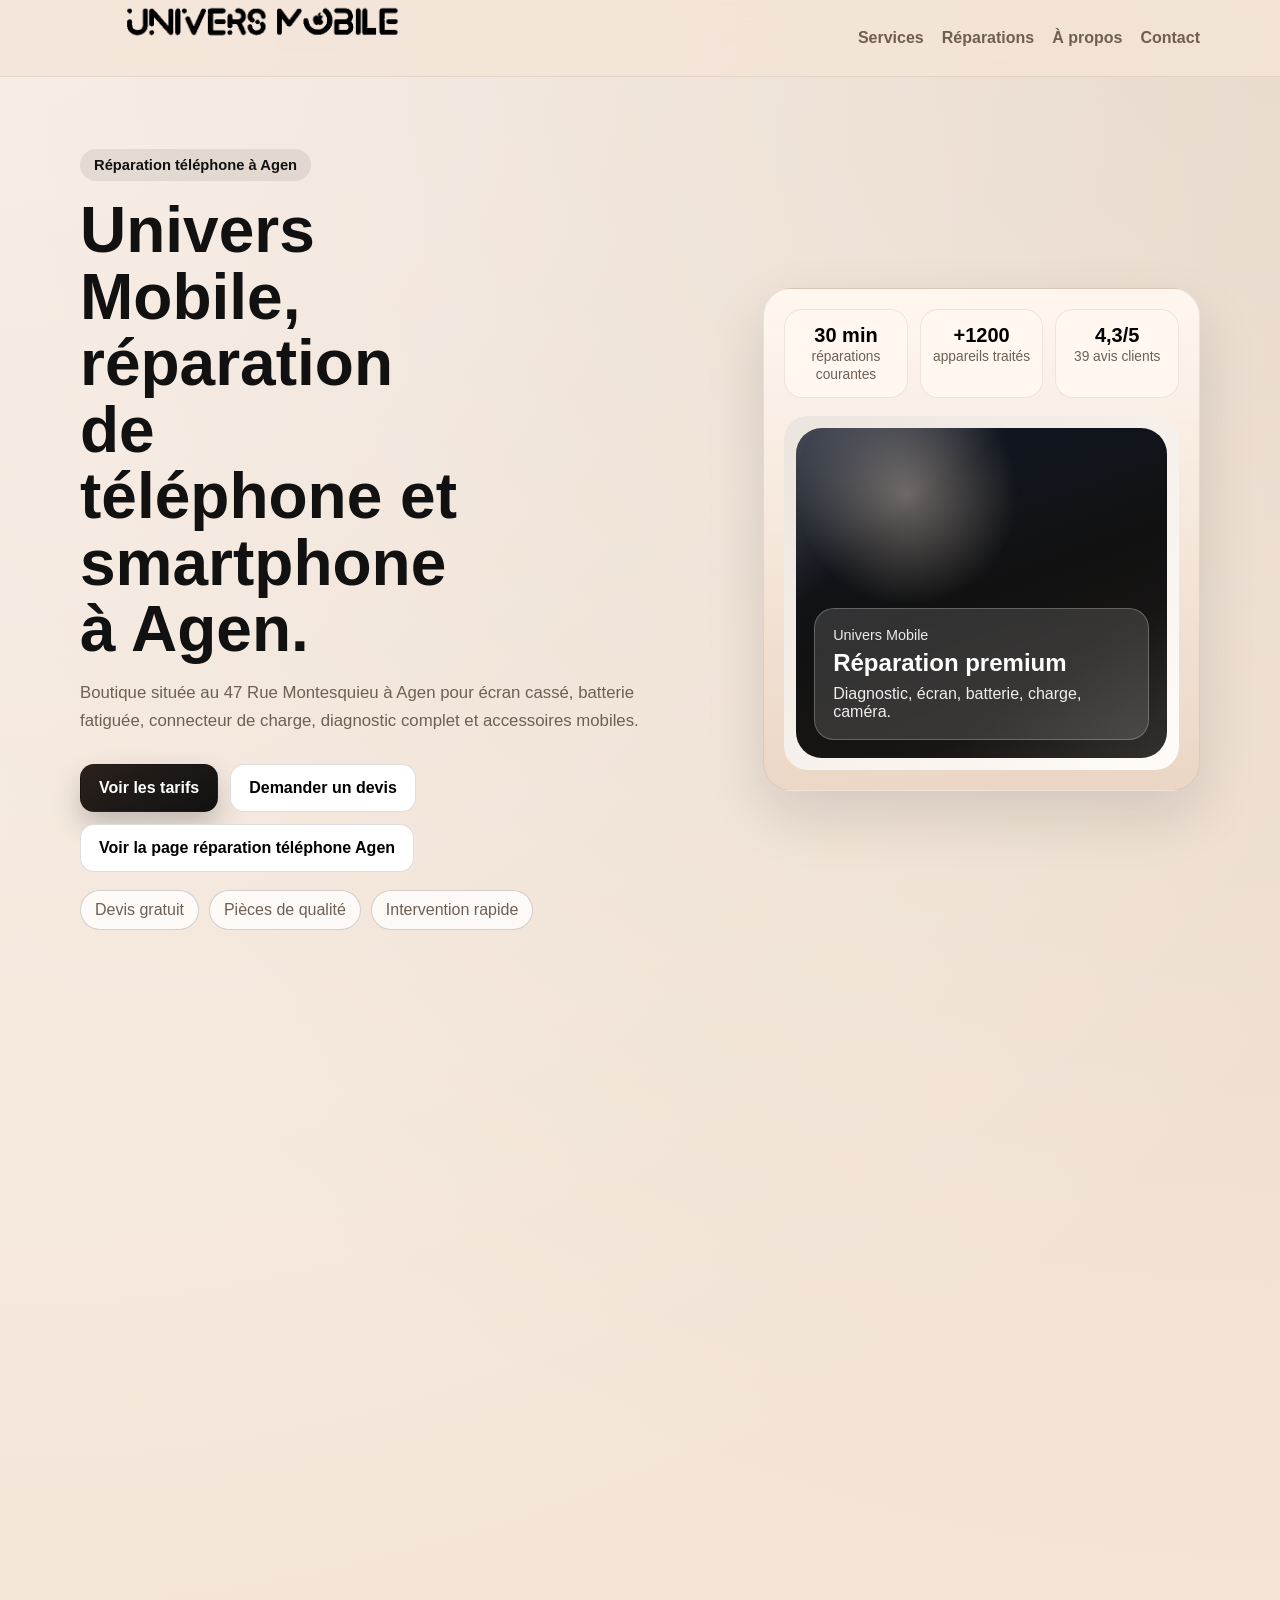
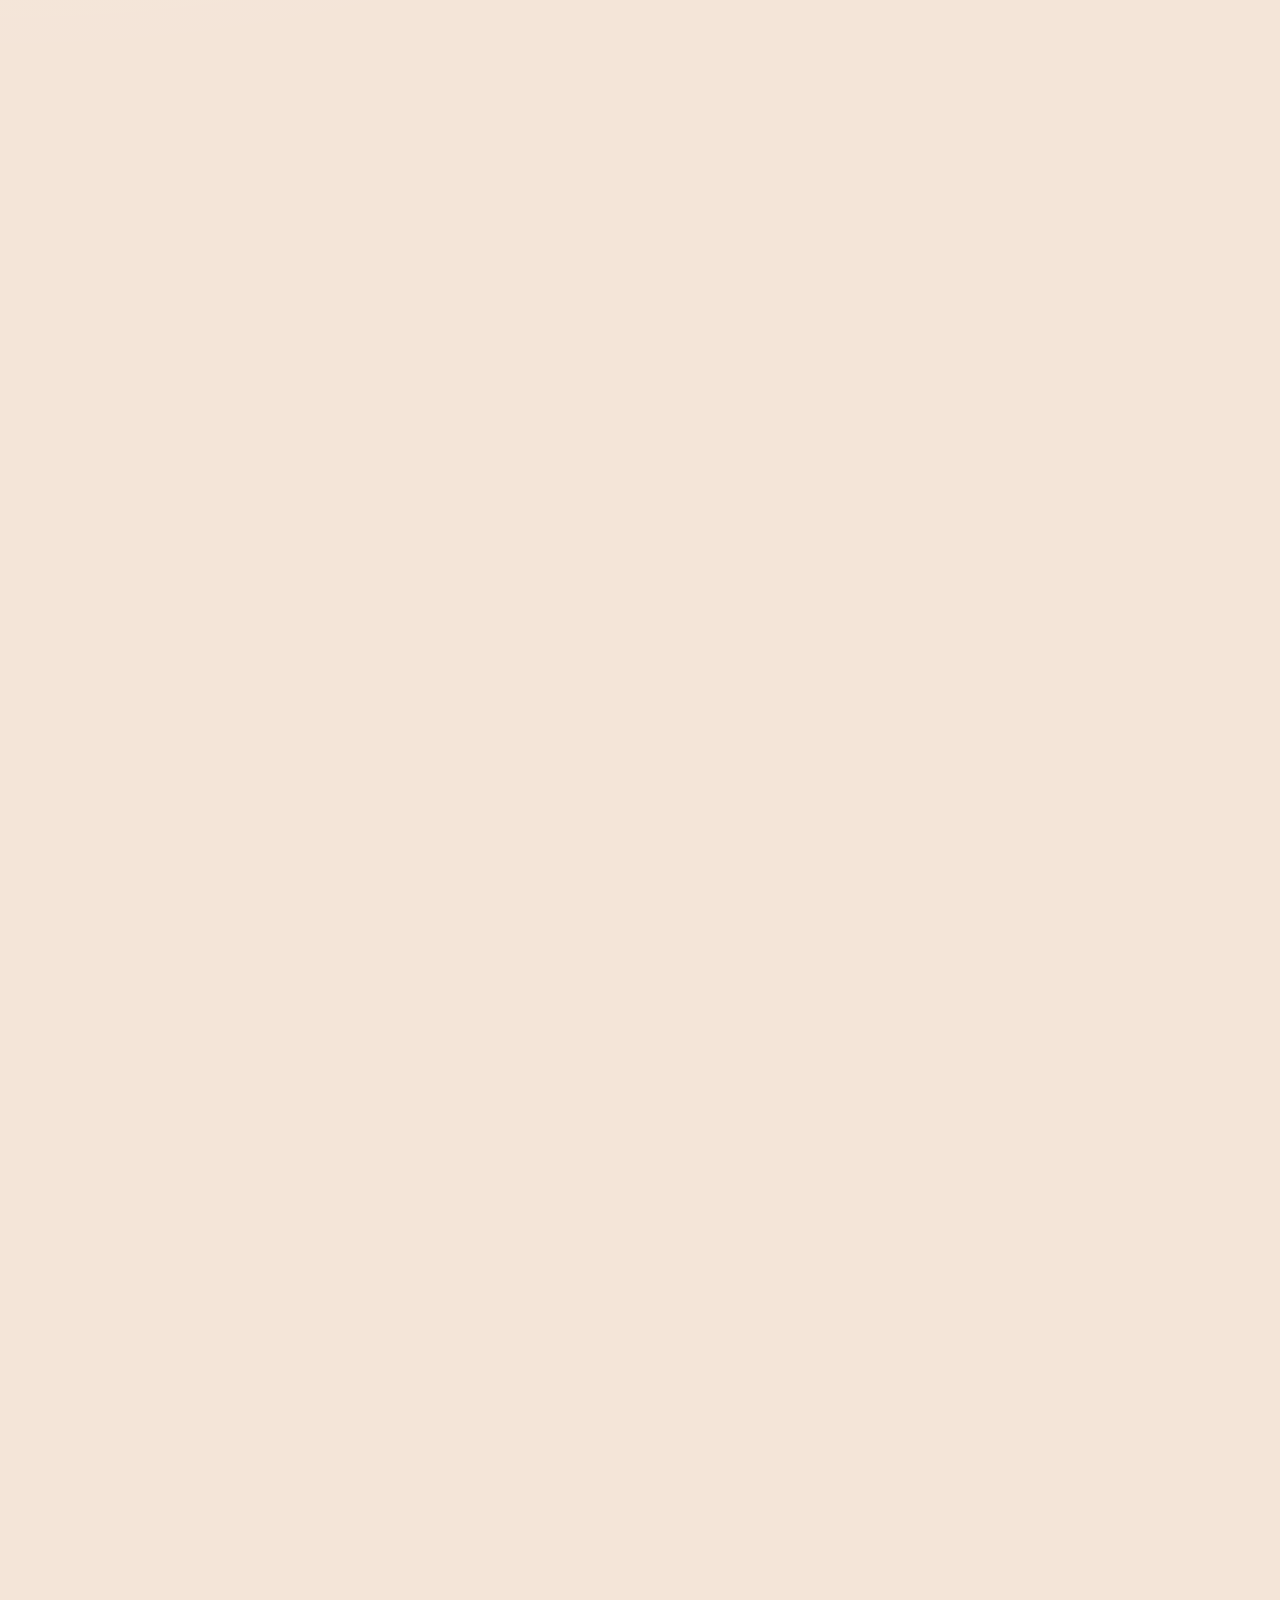
==== index.html @ e06e2e92 "Supprime la carte batterie en doublon La grille des réparations évite de répéter la section changeme" ====
<!doctype html>
<html lang="fr">
  <head>
    <meta charset="UTF-8" />
    <meta name="viewport" content="width=device-width, initial-scale=1.0" />
    <title>Univers Mobile | Réparation téléphone, écran, iPhone et Samsung Agen</title>
    <meta
      name="description"
      content="Univers Mobile répare votre téléphone à Agen : écran cassé, batterie, iPhone, Samsung, connecteur de charge et diagnostic au 47 Rue Montesquieu."
    />
    <link rel="canonical" href="https://univers-mobile.store/" />
    <meta property="og:type" content="business.business" />
    <meta property="og:locale" content="fr_FR" />
    <meta property="og:title" content="Univers Mobile | Réparation téléphone, écran, iPhone et Samsung Agen" />
    <meta
      property="og:description"
      content="Boutique de réparation de téléphone à Agen : écran, batterie, iPhone, Samsung, charge et diagnostic."
    />
    <meta property="og:url" content="https://univers-mobile.store/" />
    <meta property="og:image" content="https://univers-mobile.store/logo.png" />
    <meta name="twitter:card" content="summary_large_image" />
    <link rel="icon" type="image/png" href="/favicon.png" />
    <link rel="stylesheet" href="./styles.css" />
    <script type="application/ld+json">
      {
        "@context": "https://schema.org",
        "@type": "LocalBusiness",
        "@id": "https://univers-mobile.store/#business",
        "name": "Univers Mobile",
        "url": "https://univers-mobile.store",
        "image": "https://univers-mobile.store/logo.png",
        "telephone": "0689075965",
        "priceRange": "€€",
        "address": {
          "@type": "PostalAddress",
          "streetAddress": "47 Rue Montesquieu",
          "postalCode": "47000",
          "addressLocality": "Agen",
          "addressCountry": "FR"
        },
        "geo": {
          "@type": "GeoCoordinates",
          "latitude": 44.201921,
          "longitude": 0.616899
        },
        "openingHours": [
          "Mo-Fr 09:00-12:00",
          "Mo-Fr 14:00-19:00",
          "Sa 10:30-18:00"
        ],
        "openingHoursSpecification": [
          {
            "@type": "OpeningHoursSpecification",
            "dayOfWeek": ["Monday", "Tuesday", "Wednesday", "Thursday", "Friday"],
            "opens": "09:00",
            "closes": "12:00"
          },
          {
            "@type": "OpeningHoursSpecification",
            "dayOfWeek": ["Monday", "Tuesday", "Wednesday", "Thursday", "Friday"],
            "opens": "14:00",
            "closes": "19:00"
          },
          {
            "@type": "OpeningHoursSpecification",
            "dayOfWeek": "Saturday",
            "opens": "10:30",
            "closes": "18:00"
          }
        ],
        "aggregateRating": {
          "@type": "AggregateRating",
          "ratingValue": "4.3",
          "reviewCount": "39"
        },
        "areaServed": ["Agen", "Boé", "Le Passage", "Bon-Encontre", "Foulayronnes"],
        "makesOffer": [
          { "@type": "Offer", "itemOffered": { "@type": "Service", "name": "Réparation écran téléphone" } },
          { "@type": "Offer", "itemOffered": { "@type": "Service", "name": "Changement batterie smartphone" } },
          { "@type": "Offer", "itemOffered": { "@type": "Service", "name": "Réparation connecteur de charge" } },
          { "@type": "Offer", "itemOffered": { "@type": "Service", "name": "Diagnostic téléphone" } }
        ],
        "sameAs": [
          "https://www.google.com/maps/place/UNIVERS+MOBILES/@44.2019248,0.6143241,17z/data=!3m1!4b1!4m6!3m5!1s0x12abb323bd193277:0x452ed7280f6c8651!8m2!3d44.201921!4d0.616899!16s%2Fg%2F1hc12j7lh"
        ]
      }
    </script>
    <script type="application/ld+json">
      {
        "@context": "https://schema.org",
        "@type": "FAQPage",
        "mainEntity": [
          {
            "@type": "Question",
            "name": "Où se trouve Univers Mobile à Agen ?",
            "acceptedAnswer": {
              "@type": "Answer",
              "text": "La boutique Univers Mobile est située au 47 Rue Montesquieu, 47000 Agen."
            }
          },
          {
            "@type": "Question",
            "name": "Faut-il prendre rendez-vous ?",
            "acceptedAnswer": {
              "@type": "Answer",
              "text": "Vous pouvez appeler, passer directement en boutique ou envoyer une demande de devis depuis le site."
            }
          },
          {
            "@type": "Question",
            "name": "Quels téléphones sont réparés ?",
            "acceptedAnswer": {
              "@type": "Answer",
              "text": "Univers Mobile intervient sur iPhone, Samsung, Xiaomi et d'autres smartphones compatibles."
            }
          },
          {
            "@type": "Question",
            "name": "Combien coûte une réparation de téléphone à Agen ?",
            "acceptedAnswer": {
              "@type": "Answer",
              "text": "Le prix dépend du modèle, de la panne et de la pièce à remplacer. Un devis est annoncé avant intervention."
            }
          }
        ]
      }
    </script>
  </head>
  <body>
    <header class="site-header">
      <div class="container nav">
        <a class="brand" href="#accueil" aria-label="Univers Mobile accueil">
          <span class="brand-mark brand-mark-image">
            <img src="./logo-header.png" alt="Logo Univers Mobile" />
          </span>
        </a>
        <nav aria-label="Navigation principale">
          <a href="#services">Services</a>
          <a href="#reparations">Réparations</a>
          <a href="#apropos">À propos</a>
          <a href="#contact">Contact</a>
        </nav>
      </div>
    </header>

    <main id="accueil">
      <section class="hero">
        <div class="container hero-grid">
          <div class="hero-copy">
            <span class="eyebrow">Réparation téléphone à Agen</span>
            <h1>Univers Mobile, réparation de téléphone et smartphone à Agen.</h1>
            <p>
              Boutique située au 47 Rue Montesquieu à Agen pour écran cassé, batterie
              fatiguée, connecteur de charge, diagnostic complet et accessoires mobiles.
            </p>
            <div class="hero-actions">
              <a class="btn btn-primary" href="#services">Voir les tarifs</a>
              <a class="btn btn-secondary" href="#contact">Demander un devis</a>
              <a class="btn btn-secondary" href="./reparation-telephone-agen.html">Voir la page réparation téléphone Agen</a>
            </div>
            <ul class="hero-badges" aria-label="Points forts">
              <li>Devis gratuit</li>
              <li>Pièces de qualité</li>
              <li>Intervention rapide</li>
            </ul>
          </div>

          <div class="hero-panel" aria-label="Aperçu des services">
            <div class="stats">
              <article>
                <strong>30 min</strong>
                <span>réparations courantes</span>
              </article>
              <article>
                <strong>+1200</strong>
                <span>appareils traités</span>
              </article>
              <article>
                <strong>4,3/5</strong>
                <span>39 avis clients</span>
              </article>
            </div>
            <div class="device-card">
              <div class="device-screen">
                <div class="device-reflection"></div>
                <div class="device-content">
                  <span>Univers Mobile</span>
                  <strong>Réparation premium</strong>
                  <p>Diagnostic, écran, batterie, charge, caméra.</p>
                </div>
              </div>
            </div>
          </div>
        </div>
      </section>

      <section class="section" id="services">
        <div class="container">
          <div class="section-heading">
            <span class="eyebrow">Services & prix</span>
            <h2>Réparation smartphone à Agen, avec des prestations simples et lisibles.</h2>
          </div>

          <div class="services-grid">
            <article class="service-card">
              <h3>Remplacement d'écran</h3>
              <p>Pour smartphones Apple, Samsung, Xiaomi et autres modèles compatibles.</p>
              <div class="price">À partir de 69 €</div>
              <a class="card-link outline-link" href="./reparation-ecran-agen.html">Voir la page écran</a>
            </article>
            <article class="service-card">
              <h3>Changement batterie</h3>
              <p>Récupérez une autonomie fiable et une charge stable au quotidien.</p>
              <div class="price">À partir de 39 €</div>
              <a class="card-link outline-link" href="./reparation-batterie-agen.html">Voir la page batterie</a>
            </article>
            <article class="service-card">
              <h3>Connecteur de charge</h3>
              <p>Réparation du port USB-C ou Lightning lorsqu’il charge mal ou plus du tout.</p>
              <div class="price">À partir de 49 €</div>
              <a class="card-link outline-link" href="./reparation-connecteur-charge-agen.html">Voir la page charge</a>
            </article>
            <article class="service-card">
              <h3>Diagnostic complet</h3>
              <p>Analyse de panne et estimation claire avant intervention.</p>
              <div class="price">29 €</div>
            </article>
            <article class="service-card">
              <h3>Protection & accessoires</h3>
              <p>Verres trempés, coques et conseils pour prolonger la durée de vie du téléphone.</p>
              <div class="price">Dès 9 €</div>
            </article>
            <article class="service-card highlight">
              <h3>Nettoyage interne</h3>
              <p>Entretien approfondi pour poussière, humidité légère et performances dégradées.</p>
              <div class="price">À partir de 35 €</div>
            </article>
          </div>

          <div class="seo-content" id="reparations">
            <div class="section-heading">
              <span class="eyebrow">Réparations à Agen</span>
              <h2>Les pannes de téléphone prises en charge chez Univers Mobile.</h2>
              <p>
                Univers Mobile accompagne les particuliers et professionnels d'Agen, Boé,
                Le Passage, Bon-Encontre et Foulayronnes pour les réparations courantes de
                smartphones.
              </p>
            </div>

            <div class="repair-grid">
              <article class="repair-card">
                <h3>Réparation téléphone à Agen</h3>
                <p>La page centrale pour diagnostic, écran cassé, batterie, connecteur de charge, iPhone et Samsung à Agen.</p>
                <a class="card-link" href="./reparation-telephone-agen.html">Réparation téléphone à Agen</a>
              </article>
              <article class="repair-card">
                <h3>Réparation écran iPhone et Samsung</h3>
                <p>Remplacement d'écran fissuré, cassé ou tactile défectueux selon le modèle.</p>
                <a class="card-link" href="./reparation-ecran-agen.html">Réparation écran Agen</a>
              </article>
              <article class="repair-card">
                <h3>Réparation charge USB-C ou Lightning</h3>
                <p>Diagnostic et réparation quand le câble ne tient plus ou que la charge coupe.</p>
                <a class="card-link" href="./reparation-connecteur-charge-agen.html">Réparation connecteur de charge Agen</a>
              </article>
              <article class="repair-card">
                <h3>Réparation iPhone et Samsung à Agen</h3>
                <p>Diagnostic et réparation des pannes courantes sur les grandes marques.</p>
                <a class="card-link" href="./reparation-iphone-agen.html">Réparation iPhone Agen</a>
                <a class="card-link secondary-link" href="./reparation-samsung-agen.html">Réparation Samsung Agen</a>
              </article>
            </div>
          </div>
        </div>
      </section>

      <section class="section section-alt" id="apropos">
        <div class="container about-grid">
          <div>
            <span class="eyebrow">À propos</span>
            <h2>Un atelier de proximité, organisé pour aller vite et bien.</h2>
          </div>
          <div class="about-card">
            <p>
              Chez Univers Mobile, nous privilégions une approche claire: diagnostic précis,
              explication simple des options, puis réparation avec des composants adaptés.
              L’objectif est de rendre votre téléphone opérationnel sans détour inutile.
            </p>
            <p>
              Nous accueillons les urgences comme les réparations planifiées, avec un service
              pensé pour les particuliers et les professionnels.
            </p>
          </div>
        </div>
      </section>

      <section class="section" id="faq">
        <div class="container">
          <div class="section-heading">
            <span class="eyebrow">Questions fréquentes</span>
            <h2>Réparation téléphone à Agen : les réponses utiles avant de passer.</h2>
          </div>

          <div class="faq-grid">
            <article class="faq-card">
              <h3>Où se trouve Univers Mobile à Agen ?</h3>
              <p>La boutique est située au 47 Rue Montesquieu, 47000 Agen.</p>
            </article>
            <article class="faq-card">
              <h3>Faut-il prendre rendez-vous ?</h3>
              <p>Vous pouvez appeler, passer directement en boutique ou envoyer une demande de devis.</p>
            </article>
            <article class="faq-card">
              <h3>Quels téléphones sont réparés ?</h3>
              <p>Univers Mobile intervient sur iPhone, Samsung, Xiaomi et d'autres smartphones compatibles.</p>
            </article>
            <article class="faq-card">
              <h3>Combien coûte une réparation de téléphone à Agen ?</h3>
              <p>Le prix dépend du modèle, de la panne et de la pièce à remplacer. Un devis est annoncé avant intervention.</p>
            </article>
          </div>
        </div>
      </section>

      <section class="section" id="contact">
        <div class="container contact-grid">
          <div class="section-heading compact">
            <span class="eyebrow">Contact</span>
            <h2>Contactez Univers Mobile pour une réparation téléphone à Agen.</h2>
            <p>Appelez-nous, passez en boutique ou envoyez une demande via le formulaire.</p>

            <address class="contact-details">
              <strong>Univers Mobile</strong>
              <a
                class="maps-link"
                href="https://www.google.com/maps/place/UNIVERS+MOBILES/@44.2019248,0.6143241,17z/data=!3m1!4b1!4m6!3m5!1s0x12abb323bd193277:0x452ed7280f6c8651!8m2!3d44.201921!4d0.616899!16s%2Fg%2F1hc12j7lh?entry=ttu"
                target="_blank"
                rel="noopener noreferrer"
              >
                47 Rue Montesquieu, 47000 Agen
              </a>
              <a href="tel:+33689075965">06 89 07 59 65</a>
            </address>

            <div class="hours-card" aria-label="Horaires d'ouverture">
              <h3>Horaires d'ouverture</h3>
              <dl>
                <div>
                  <dt>Lundi au vendredi</dt>
                  <dd>09:00-12:00, 14:00-19:00</dd>
                </div>
                <div>
                  <dt>Samedi</dt>
                  <dd>10:30-18:00</dd>
                </div>
                <div>
                  <dt>Dimanche</dt>
                  <dd>Fermé</dd>
                </div>
              </dl>
            </div>
          </div>

          <form class="contact-form" action="/api/contact" method="POST">
            <input type="hidden" name="_replyto" id="replyto" value="" />
            <div class="field-row">
              <label>
                Nom
                <input type="text" name="name" placeholder="Votre nom" required />
              </label>
              <label>
                Téléphone
                <input type="tel" name="phone" placeholder="06 00 00 00 00" required />
              </label>
            </div>
            <div class="field-row">
              <label>
                Email
                <input type="email" name="email" placeholder="vous@exemple.com" required />
              </label>
              <label>
                Appareil
                <input type="text" name="device" placeholder="iPhone 13, Galaxy S22..." />
              </label>
            </div>
            <label>
              Service souhaité
              <input type="text" name="service" placeholder="Écran, batterie, diagnostic..." />
            </label>
            <label>
              Message
              <textarea
                name="message"
                rows="5"
                placeholder="Décrivez le problème rencontré"
                required
              ></textarea>
            </label>
            <button class="btn btn-primary" type="submit">Envoyer la demande</button>
            <p class="form-success" hidden>
              Votre demande a bien été envoyée, nous vous répondrons rapidement !
            </p>
          </form>

          <div class="map-embed" aria-label="Carte Google Maps d'Univers Mobile">
            <iframe
              title="Univers Mobile sur Google Maps"
              src="https://maps.google.com/maps?hl=fr&q=UNIVERS%20MOBILES%2C%2047%20Rue%20Montesquieu%2C%2047000%20Agen&z=17&output=embed"
              loading="lazy"
              referrerpolicy="no-referrer-when-downgrade"
              allowfullscreen
            ></iframe>
          </div>
        </div>
      </section>
      <section class="section service-area-section">
        <div class="container service-area-card">
          <span class="eyebrow">Zone d'intervention</span>
          <h2>Nous intervenons aussi pour les clients de : Boé, Le Passage, Bon-Encontre, Foulayronnes, Agen-Nord</h2>
          <p>Vous pouvez passer en boutique ou nous appeler avant de venir pour vérifier la disponibilité d'une pièce et obtenir un devis clair.</p>
        </div>
      </section>

    </main>
    <script>
      const form = document.querySelector('.contact-form');
      const replyto = document.querySelector('#replyto');
      const emailInput = form?.querySelector('input[name="email"]');
      const successMessage = form?.querySelector('.form-success');

      if (form && replyto && emailInput && successMessage) {
        const syncReplyTo = () => {
          replyto.value = emailInput.value.trim();
        };

        emailInput.addEventListener('input', syncReplyTo);
        syncReplyTo();

        form.addEventListener('submit', async (event) => {
          event.preventDefault();
          syncReplyTo();

          try {
            const response = await fetch(form.action, {
              method: form.method,
              body: new FormData(form),
              headers: { Accept: 'application/json' },
            });

            if (response.ok) {
              form.reset();
              window.location.href = './confirmation.html';
            } else {
              alert("Erreur lors de l'envoi. Veuillez réessayer.");
            }
          } catch (err) {
            alert('Problème réseau. Vérifiez votre connexion.');
          }
        });
      }
    </script>
  </body>
</html>
---- styles.css ----
:root {
  --bg: #f4e5d8;
  --surface: #fff7f0;
  --surface-soft: #ead5c3;
  --text: #111111;
  --muted: #6f5f53;
  --primary: #111111;
  --primary-dark: #000000;
  --accent: #111111;
  --accent-soft: rgba(17, 17, 17, 0.08);
  --accent-line: rgba(17, 17, 17, 0.18);
  --line: rgba(17, 17, 17, 0.12);
  --shadow: 0 24px 60px rgba(17, 17, 17, 0.12);
  --radius: 20px;
}

* {
  box-sizing: border-box;
  min-width: 0;
}

html {
  scroll-behavior: smooth;
  width: 100%;
  overflow-x: hidden;
}

@keyframes fadeInUp {
  from {
    opacity: 0;
    transform: translateY(22px);
  }

  to {
    opacity: 1;
    transform: translateY(0);
  }
}

body {
  width: 100%;
  min-width: 0;
  margin: 0;
  font-family: Arial, Helvetica, sans-serif;
  color: var(--text);
  background:
    radial-gradient(circle at top left, rgba(255, 255, 255, 0.42), transparent 34%),
    radial-gradient(circle at top right, rgba(109, 83, 61, 0.1), transparent 32%),
    var(--bg);
  overflow-x: hidden;
}

.site-header,
main,
section {
  max-width: 100%;
  overflow-x: clip;
}

img,
iframe {
  max-width: 100%;
}

a {
  color: inherit;
  text-decoration: none;
  overflow-wrap: anywhere;
}

.container {
  width: min(1120px, calc(100% - 32px));
  margin: 0 auto;
}

.site-header {
  position: sticky;
  top: 0;
  z-index: 20;
  backdrop-filter: blur(14px);
  background: rgba(244, 229, 216, 0.82);
  border-bottom: 1px solid rgba(17, 17, 17, 0.08);
}

.nav {
  min-height: 76px;
  display: flex;
  align-items: center;
  justify-content: space-between;
  gap: 20px;
  min-width: 0;
}

.brand {
  display: inline-flex;
  align-items: center;
  gap: 0;
  min-width: 0;
}

.brand-mark {
  flex-shrink: 0;
}

.brand-mark-image {
  height: auto;
  width: auto;
  padding: 0;
  background: transparent;
  border-radius: 0;
  box-shadow: none;
}

.brand-mark-image img {
  height: auto;
  width: auto;
  max-width: min(400px, 100%);
  max-height: 72px;
  object-fit: contain;
  display: block;
}

nav {
  display: flex;
  align-items: center;
  flex-wrap: wrap;
  justify-content: flex-end;
  gap: 18px;
  color: var(--muted);
  font-weight: 600;
  min-width: 0;
}

nav a:hover {
  color: var(--accent);
}

.hero {
  padding: 72px 0 40px;
  animation: fadeInUp 0.75s ease both;
}

.hero-grid {
  display: grid;
  grid-template-columns: minmax(0, 1.2fr) minmax(320px, 0.8fr);
  gap: 28px;
  align-items: center;
}

.eyebrow {
  display: inline-flex;
  align-items: center;
  gap: 8px;
  padding: 8px 14px;
  border-radius: 999px;
  background: rgba(17, 17, 17, 0.08);
  color: var(--text);
  font-size: 0.92rem;
  font-weight: 700;
  letter-spacing: 0;
}

.hero-copy h1,
.section-heading h2,
.about-grid h2 {
  margin: 16px 0 16px;
  line-height: 1.04;
  letter-spacing: 0;
}

.hero-copy h1 {
  font-size: clamp(2.4rem, 5vw, 4.7rem);
  max-width: 11ch;
}

.hero-copy p {
  margin: 0;
  max-width: 62ch;
  color: var(--muted);
  font-size: 1.05rem;
  line-height: 1.7;
}

.hero-actions {
  display: flex;
  flex-wrap: wrap;
  gap: 12px;
  margin: 28px 0 18px;
}

.btn {
  display: inline-flex;
  align-items: center;
  justify-content: center;
  min-height: 48px;
  padding: 0 18px;
  border-radius: 14px;
  border: 1px solid transparent;
  font-weight: 700;
  transition: transform 0.22s ease, box-shadow 0.22s ease, background 0.22s ease;
}

.btn:hover {
  transform: translateY(-3px);
}

.btn-primary {
  background: linear-gradient(145deg, #2a211c, #111111);
  color: #fff;
  box-shadow: 0 14px 28px rgba(17, 17, 17, 0.22);
}

.btn-secondary {
  background: #fff;
  color: var(--primary-dark);
  border-color: rgba(17, 17, 17, 0.14);
}

.hero-badges {
  display: flex;
  flex-wrap: wrap;
  gap: 10px;
  padding: 0;
  margin: 0;
  list-style: none;
  color: var(--muted);
}

.hero-badges li {
  padding: 10px 14px;
  border-radius: 999px;
  background: rgba(255, 255, 255, 0.76);
  border: 1px solid var(--accent-line);
}

.hero-panel {
  padding: 20px;
  border-radius: 28px;
  background: linear-gradient(180deg, rgba(255, 247, 240, 0.98), rgba(234, 213, 195, 0.9));
  border: 1px solid rgba(17, 17, 17, 0.08);
  box-shadow: var(--shadow);
}

.stats {
  display: grid;
  grid-template-columns: repeat(3, minmax(0, 1fr));
  gap: 12px;
  margin-bottom: 18px;
}

.stats article {
  padding: 14px 12px;
  border-radius: 18px;
  background: var(--surface);
  border: 1px solid rgba(17, 17, 17, 0.08);
  text-align: center;
}

.stats strong {
  display: block;
  font-size: 1.25rem;
  color: var(--primary-dark);
}

.stats span {
  color: var(--muted);
  font-size: 0.86rem;
}

.device-card {
  padding: 12px;
  border-radius: 24px;
  background:
    linear-gradient(140deg, rgba(17, 17, 17, 0.08), rgba(255, 255, 255, 0.5)),
    var(--surface);
}

.device-screen {
  position: relative;
  min-height: 330px;
  border-radius: 26px;
  overflow: hidden;
  background:
    radial-gradient(circle at 30% 20%, rgba(234, 213, 195, 0.42), transparent 30%),
    linear-gradient(160deg, #101827, #111111 50%, #2a211c 150%);
}

.device-reflection {
  position: absolute;
  inset: 0;
  background:
    linear-gradient(140deg, rgba(255, 255, 255, 0.22), transparent 28%),
    linear-gradient(325deg, rgba(255, 255, 255, 0.1), transparent 28%);
}

.device-content {
  position: absolute;
  inset: auto 18px 18px;
  padding: 18px;
  border-radius: 20px;
  background: rgba(255, 255, 255, 0.14);
  color: #fff;
  backdrop-filter: blur(8px);
  border: 1px solid rgba(255, 255, 255, 0.24);
}

.device-content span {
  display: block;
  font-size: 0.9rem;
  opacity: 0.9;
}

.device-content strong {
  display: block;
  margin-top: 6px;
  font-size: 1.5rem;
}

.device-content p {
  margin: 8px 0 0;
  color: rgba(255, 255, 255, 0.92);
}

.section {
  padding: 56px 0;
  animation: fadeInUp 0.7s ease both;
}

.section-heading {
  max-width: 720px;
  margin-bottom: 26px;
}

.section-heading h2,
.about-grid h2 {
  font-size: clamp(1.8rem, 3vw, 3rem);
}

.section-heading p {
  margin: 0;
  color: var(--muted);
  line-height: 1.7;
}

.services-grid {
  display: grid;
  grid-template-columns: repeat(3, minmax(0, 1fr));
  gap: 18px;
}

.service-card,
.repair-card,
.about-card,
.faq-card,
.contact-form {
  background: var(--surface);
  border: 1px solid rgba(16, 35, 61, 0.08);
  border-radius: var(--radius);
  box-shadow: 0 14px 36px rgba(16, 35, 61, 0.06);
  transition: transform 0.22s ease, box-shadow 0.22s ease, border-color 0.22s ease;
}

.service-card:hover,
.repair-card:hover,
.about-card:hover,
.faq-card:hover,
.contact-form:hover {
  transform: translateY(-5px);
  border-color: var(--accent-line);
  box-shadow: 0 20px 44px rgba(17, 17, 17, 0.12);
}

.service-card {
  padding: 22px;
}

.service-card h3 {
  margin: 0 0 10px;
  font-size: 1.15rem;
}

.service-card p,
.about-card p {
  margin: 0;
  color: var(--muted);
  line-height: 1.65;
}

.price {
  margin-top: 18px;
  display: inline-flex;
  padding: 10px 14px;
  border-radius: 999px;
  background: var(--accent-soft);
  color: var(--text);
  font-weight: 800;
}

.card-link {
  display: inline-flex;
  width: fit-content;
  margin-top: 14px;
  color: var(--accent);
  font-weight: 800;
  line-height: 1.35;
}

.card-link:hover {
  text-decoration: underline;
}

.outline-link {
  display: flex;
  align-items: center;
  justify-content: center;
  gap: 8px;
  width: 100%;
  margin-top: 14px;
  padding: 12px 16px;
  border: 1.5px solid #111111;
  border-radius: 14px;
  color: #111111;
  background: rgba(255, 255, 255, 0.55);
  text-decoration: none;
  box-shadow: none;
  font-size: 0.98rem;
}

.outline-link:hover {
  text-decoration: none;
  background: rgba(17, 17, 17, 0.06);
  border-color: #111111;
  transform: translateY(-2px);
}

.outline-link::after {
  content: "→";
  font-size: 1rem;
  line-height: 1;
}

.secondary-link {
  margin-left: 14px;
}

.service-card.highlight {
  background: linear-gradient(180deg, rgba(17, 17, 17, 0.06), #fff);
}

.seo-content {
  padding-top: 34px;
}

.repair-grid {
  display: grid;
  grid-template-columns: repeat(4, minmax(0, 1fr));
  gap: 18px;
}

.repair-card {
  padding: 22px;
}

.repair-card h3 {
  margin: 0 0 10px;
  font-size: 1.08rem;
}

.repair-card p {
  margin: 0;
  color: var(--muted);
  line-height: 1.65;
}

.section-alt {
  background: linear-gradient(180deg, rgba(17, 17, 17, 0.04), rgba(17, 17, 17, 0.01));
}

.about-grid {
  display: grid;
  grid-template-columns: minmax(0, 0.9fr) minmax(0, 1.1fr);
  gap: 28px;
  align-items: start;
}

.about-card {
  padding: 28px;
}

.about-card p + p {
  margin-top: 16px;
}

.faq-grid {
  display: grid;
  grid-template-columns: repeat(3, minmax(0, 1fr));
  gap: 18px;
}

.faq-card {
  padding: 22px;
}

.faq-card h3 {
  margin: 0 0 10px;
  font-size: 1.08rem;
}

.faq-card p {
  margin: 0;
  color: var(--muted);
  line-height: 1.65;
}

.contact-grid {
  display: grid;
  grid-template-columns: minmax(0, 0.8fr) minmax(0, 1.2fr);
  gap: 28px;
  align-items: start;
}

.compact {
  margin-bottom: 0;
}

.contact-details {
  display: grid;
  gap: 8px;
  margin-top: 22px;
  padding: 18px;
  border-radius: 18px;
  background: rgba(255, 255, 255, 0.72);
  border: 1px solid rgba(17, 17, 17, 0.08);
  color: var(--text);
  font-style: normal;
  line-height: 1.5;
}

.contact-details a {
  width: fit-content;
  font-weight: 800;
  color: var(--accent);
}

.map-embed {
  grid-column: 1 / -1;
  margin-top: 16px;
  overflow: hidden;
  border-radius: 18px;
  border: 1px solid rgba(17, 17, 17, 0.08);
  background: var(--surface);
  min-height: 360px;
  aspect-ratio: 16 / 7;
}

.map-embed iframe {
  display: block;
  width: 100%;
  height: 100%;
  border: 0;
}

.hours-card {
  margin-top: 16px;
  padding: 18px;
  border-radius: 18px;
  background: var(--surface);
  border: 1px solid rgba(17, 17, 17, 0.08);
}

.hours-card h3 {
  margin: 0 0 12px;
  font-size: 1rem;
}

.hours-card dl {
  display: grid;
  gap: 10px;
  margin: 0;
}

.hours-card div {
  display: grid;
  gap: 4px;
}

.hours-card dt {
  font-weight: 800;
}

.hours-card dd {
  margin: 0;
  color: var(--muted);
}

.contact-form {
  padding: 24px;
}

.field-row {
  display: grid;
  grid-template-columns: repeat(2, minmax(0, 1fr));
  gap: 14px;
}

.contact-form label {
  display: grid;
  gap: 8px;
  color: var(--text);
  font-weight: 600;
  margin-bottom: 14px;
}

.contact-form input,
.contact-form textarea {
  width: 100%;
  border: 1px solid rgba(16, 35, 61, 0.12);
  border-radius: 14px;
  padding: 14px 15px;
  font: inherit;
  color: var(--text);
  background: #fbfdff;
}

.contact-form input:focus,
.contact-form textarea:focus {
  outline: 2px solid var(--accent-soft);
  border-color: var(--accent);
}

.contact-form textarea {
  resize: vertical;
  min-height: 140px;
}

.contact-form button {
  margin-top: 6px;
}

.form-success {
  margin: 16px 0 0;
  padding: 14px 16px;
  border-radius: 14px;
  background: var(--accent-soft);
  color: var(--text);
  font-weight: 700;
  line-height: 1.5;
}

.confirmation-page,
.confirmation-main {
  min-height: 100vh;
}

.confirmation-hero {
  min-height: 100svh;
  display: grid;
  align-items: center;
  padding: 34px 0;
  background:
    radial-gradient(circle at top right, rgba(234, 213, 195, 0.34), transparent 28%),
    linear-gradient(180deg, rgba(255, 247, 240, 0.72), rgba(244, 229, 216, 0.95));
}

.confirmation-shell {
  display: grid;
  justify-items: center;
  gap: 18px;
  width: min(760px, 100%);
}

.confirmation-brand img {
  display: block;
  width: min(380px, 100%);
  max-height: 76px;
  object-fit: contain;
}

.confirmation-card {
  width: 100%;
  padding: clamp(26px, 5vw, 48px);
  border-radius: 24px;
  background: linear-gradient(180deg, rgba(255, 247, 240, 0.98), rgba(255, 255, 255, 0.92));
  border: 1px solid rgba(17, 17, 17, 0.1);
  box-shadow: var(--shadow);
  text-align: center;
}

.confirmation-icon {
  width: 72px;
  height: 72px;
  display: grid;
  place-items: center;
  margin: 0 auto 18px;
  border-radius: 999px;
  background: linear-gradient(145deg, #2a211c, #111111);
  box-shadow: 0 16px 34px rgba(17, 17, 17, 0.24);
}

.confirmation-icon span {
  width: 28px;
  height: 16px;
  border-left: 5px solid #fff;
  border-bottom: 5px solid #fff;
  transform: rotate(-45deg) translate(2px, -2px);
}

.confirmation-card .eyebrow {
  margin-bottom: 14px;
}

.confirmation-card h1 {
  margin: 0;
  font-size: clamp(2rem, 4.4vw, 3.5rem);
  line-height: 1.05;
}

.confirmation-card p:not(.eyebrow) {
  max-width: 58ch;
  margin: 18px auto 0;
  color: var(--muted);
  font-size: 1.05rem;
  line-height: 1.7;
}

.confirmation-actions {
  display: flex;
  justify-content: center;
  flex-wrap: wrap;
  gap: 12px;
  margin-top: 28px;
}

.service-page-hero .hero-copy h1 {
  max-width: 14ch;
}

.service-page-hero .hero-grid {
  align-items: stretch;
}

.service-page-hero .hero-copy,
.service-summary {
  align-self: center;
}

.service-summary {
  display: flex;
  flex-direction: column;
  justify-content: center;
}

.service-summary h2 {
  margin: 0 0 12px;
  font-size: clamp(1.9rem, 3vw, 3rem);
  line-height: 1.06;
  overflow-wrap: anywhere;
}

.service-summary p {
  margin: 0;
  color: var(--muted);
  line-height: 1.65;
}

.service-list {
  display: grid;
  gap: 10px;
  margin: 22px 0 0;
  padding: 0;
  list-style: none;
}

.service-list li {
  padding: 12px 14px;
  border-radius: 14px;
  background: rgba(255, 255, 255, 0.72);
  border: 1px solid var(--accent-line);
  font-weight: 700;
  line-height: 1.35;
}

.split-content {
  display: grid;
  grid-template-columns: minmax(0, 1fr) minmax(280px, 0.62fr);
  gap: 28px;
  align-items: start;
}

.about-card h3 {
  margin: 0 0 10px;
  font-size: 1.12rem;
}

.about-card .card-link {
  display: flex;
  width: fit-content;
}

.about-card .card-link + .card-link {
  margin-left: 0;
}

.reviews-strip {
  padding: 0 0 22px;
}

.reviews-strip p {
  margin: 0;
  padding: 14px 18px;
  border-radius: 16px;
  background: #fff;
  border: 1px solid var(--accent-line);
  box-shadow: 0 14px 30px rgba(16, 35, 61, 0.06);
  color: var(--primary-dark);
  font-size: 1.04rem;
  font-weight: 800;
  text-align: center;
}

.reviews-strip .container {
  display: grid;
  gap: 10px;
}

.review-button {
  width: fit-content;
  justify-self: center;
  padding: 12px 16px;
  border-radius: 14px;
  background: var(--primary);
  color: #fff;
  font-weight: 800;
  line-height: 1.25;
  text-align: center;
  box-shadow: 0 14px 28px rgba(17, 17, 17, 0.16);
}

.review-button:hover {
  transform: translateY(-3px);
  box-shadow: 0 18px 36px rgba(17, 17, 17, 0.2);
}

.service-contact-section {
  padding-top: 22px;
}

.service-contact-card {
  display: grid;
  grid-template-columns: minmax(0, 0.9fr) minmax(0, 1.1fr);
  gap: 22px;
  align-items: center;
  padding: 26px;
  border-radius: 22px;
  background: linear-gradient(180deg, rgba(255, 247, 240, 0.98), rgba(255, 255, 255, 0.92));
  border: 1px solid rgba(17, 17, 17, 0.1);
  box-shadow: var(--shadow);
}

.service-contact-card h2 {
  margin: 14px 0 0;
  font-size: clamp(1.7rem, 3vw, 2.6rem);
  line-height: 1.08;
}

.service-contact-details {
  display: grid;
  gap: 10px;
  margin: 0;
  padding: 20px;
  border-radius: 18px;
  background: rgba(255, 255, 255, 0.76);
  border: 1px solid var(--accent-line);
  color: var(--text);
  font-style: normal;
  line-height: 1.45;
}

.service-contact-details strong {
  font-size: 1.08rem;
}

.service-contact-details span {
  color: var(--muted);
}

.service-contact-details a {
  width: fit-content;
  color: var(--accent);
  font-weight: 800;
}

.service-faq-section {
  padding-top: 28px;
}

.service-faq-section .faq-grid {
  grid-template-columns: repeat(2, minmax(0, 1fr));
}

.compact-service-hero {
  padding-bottom: 28px;
}

.compact-service-hero .btn-primary,
.service-contact-details .btn-primary {
  background: linear-gradient(145deg, #2a211c, #111111);
  color: #fff;
  box-shadow: 0 14px 28px rgba(17, 17, 17, 0.2);
}

.compact-service-section {
  padding-top: 28px;
}

.quick-links-grid {
  display: grid;
  grid-template-columns: repeat(auto-fit, minmax(220px, 1fr));
  gap: 14px;
  width: 100%;
}

.quick-link-card {
  display: flex;
  flex-direction: column;
  align-items: flex-start;
  justify-content: space-between;
  gap: 12px;
  min-width: 0;
  min-height: 64px;
  padding: 16px 18px;
  border-radius: 18px;
  background: linear-gradient(145deg, #fff7f0, #ead5c3);
  border: 1px solid rgba(17, 17, 17, 0.14);
  color: var(--text);
  line-height: 1.25;
  text-align: left;
  overflow-wrap: normal;
  word-break: normal;
  hyphens: none;
  box-shadow: 0 14px 30px rgba(17, 17, 17, 0.08);
}

.quick-link-card h3 {
  margin: 0;
  font-size: 1.05rem;
  color: var(--primary-dark);
}

.quick-link-card p {
  margin: 0;
  color: var(--muted);
}

.quick-link-card .service-card-button {
  min-height: 42px;
  padding: 0 16px;
  border-radius: 12px;
  background: #111111;
  color: #fff;
}

.quick-link-card:hover {
  transform: translateY(-3px);
  box-shadow: 0 18px 36px rgba(17, 17, 17, 0.14);
}

.page-link-button {
  gap: 12px;
  background: linear-gradient(145deg, #2a211c, #111111);
  border-color: rgba(17, 17, 17, 0.22);
  color: #fff;
  box-shadow: 0 14px 28px rgba(17, 17, 17, 0.18);
}

.page-link-button::after {
  content: "→";
  font-size: 1rem;
  line-height: 1;
}

.page-link-button:hover {
  box-shadow: 0 18px 36px rgba(17, 17, 17, 0.24);
}

@supports (animation-timeline: view()) {
  .section {
    opacity: 0;
    animation-timeline: view();
    animation-range: entry 12% cover 32%;
  }
}

@media (prefers-reduced-motion: reduce) {
  html {
    scroll-behavior: auto;
  }

  *,
  *::before,
  *::after {
    animation-duration: 0.01ms !important;
    animation-iteration-count: 1 !important;
    scroll-behavior: auto !important;
    transition-duration: 0.01ms !important;
  }
}

.service-area-section {
  padding-top: 28px;
}

.service-area-card {
  padding: 28px;
  border-radius: var(--radius);
  background: rgba(255, 247, 240, 0.72);
  border: 1px solid rgba(17, 17, 17, 0.08);
  box-shadow: 0 18px 42px rgba(17, 17, 17, 0.06);
  backdrop-filter: blur(10px);
}

.service-area-card h2 {
  margin: 12px 0 10px;
  font-size: clamp(1.45rem, 3vw, 2.1rem);
  line-height: 1.15;
}

.service-area-card p {
  margin: 0;
  max-width: 820px;
  color: var(--muted);
  line-height: 1.65;
}


  background: var(--bg);
}

.breadcrumb .container {
  display: flex;
  flex-wrap: wrap;
  align-items: center;
  gap: 8px;
  color: var(--muted);
  font-size: 0.95rem;
  font-weight: 700;
}

.breadcrumb a {
  color: var(--text);
}

.local-proof-grid,
.process-grid {
  display: grid;
  grid-template-columns: repeat(3, minmax(0, 1fr));
  gap: 18px;
}

.process-grid {
  grid-template-columns: repeat(4, minmax(0, 1fr));
}

.step-number {
  display: inline-flex;
  align-items: center;
  justify-content: center;
  width: 34px;
  height: 34px;
  margin-bottom: 12px;
  border-radius: 999px;
  background: var(--primary-dark);
  color: #fff;
  font-weight: 900;
}

.cta-band {
  display: flex;
  align-items: center;
  justify-content: space-between;
  gap: 22px;
  padding: 28px;
  border-radius: var(--radius);
  background: linear-gradient(145deg, #fff7f0, #ead5c3);
  border: 1px solid rgba(17, 17, 17, 0.12);
  box-shadow: var(--shadow);
}

.cta-band h2 {
  margin: 12px 0 8px;
}

.cta-band p {
  max-width: 760px;
  margin: 0;
  color: var(--muted);
}

@media (max-width: 920px) {

  .nav {
    gap: 14px;
  }

  .brand-mark-image img {
    max-width: min(320px, 100%);
  }

  nav {
    gap: 16px;
  }

  .hero-grid,
  .about-grid,
  .contact-grid,
  .split-content,
  .repair-grid,
  .faq-grid,
  .services-grid {
    grid-template-columns: 1fr;
  }

  .hero {
    padding-top: 48px;
  }

  .hero-copy h1 {
    max-width: none;
  }
}

@media (max-width: 760px) {
  .nav {
    flex-direction: column;
    align-items: center;
    gap: 12px;
    min-height: auto;
    padding: 12px 0;
  }

  .brand {
    width: 100%;
    justify-content: center;
  }

  nav {
    width: 100%;
    justify-content: center;
  }
}

@media (max-width: 640px) {
  .container {
    width: min(100% - 28px, 1120px);
  }

  .brand-mark-image img {
    max-width: min(280px, 100%);
    max-height: 50px;
  }

  nav {
    width: 100%;
    display: grid;
    grid-template-columns: repeat(2, minmax(0, 1fr));
    gap: 8px;
    font-size: 0.86rem;
  }

  nav a {
    min-height: 38px;
    display: inline-flex;
    align-items: center;
    justify-content: center;
    padding: 8px 6px;
    border-radius: 10px;
    background: rgba(255, 255, 255, 0.58);
    border: 1px solid rgba(17, 17, 17, 0.08);
    text-align: center;
    line-height: 1.15;
  }

  nav a:last-child:nth-child(odd) {
    grid-column: 1 / -1;
  }

  .hero {
    padding: 30px 0 24px;
  }

  .hero-grid {
    gap: 18px;
  }

  .hero-copy {
    text-align: center;
  }

  .eyebrow {
    max-width: 100%;
    justify-content: center;
    padding: 7px 11px;
    border-radius: 12px;
    font-size: 0.84rem;
    line-height: 1.25;
  }

  .hero-copy h1 {
    margin: 14px auto 12px;
    max-width: 13ch;
    font-size: 2.15rem;
    line-height: 1.08;
  }

  .service-page-hero .hero-copy h1 {
    max-width: 15ch;
    font-size: clamp(1.9rem, 9vw, 2.15rem);
  }

  .hero-copy p,
  .section-heading p,
  .service-card p,
  .repair-card p,
  .about-card p,
  .faq-card p {
    font-size: 0.96rem;
    line-height: 1.55;
  }

  .hero-actions,
  .field-row,
  .stats {
    grid-template-columns: 1fr;
  }

  .hero-actions {
    display: grid;
    gap: 10px;
    margin: 22px 0 16px;
  }

  .btn {
    width: 100%;
    min-height: 46px;
    border-radius: 12px;
  }

  .hero-badges {
    display: grid;
    grid-template-columns: repeat(2, minmax(0, 1fr));
    gap: 8px;
  }

  .hero-badges li {
    padding: 10px 8px;
    border-radius: 12px;
    text-align: center;
    font-size: 0.9rem;
    line-height: 1.25;
  }

  .hero-badges li:nth-child(3) {
    grid-column: 1 / -1;
  }

  .hero-panel,
  .service-card,
  .repair-card,
  .about-card,
  .faq-card,
  .contact-form,
  .confirmation-card {
    border-radius: 14px;
  }

  .hero-panel {
    padding: 14px;
  }

  .stats {
    gap: 8px;
    margin-bottom: 12px;
  }

  .stats article {
    padding: 12px 10px;
    border-radius: 12px;
  }

  .device-card {
    padding: 8px;
    border-radius: 16px;
  }

  .device-screen {
    min-height: 230px;
    border-radius: 18px;
  }

  .device-content {
    inset: auto 12px 12px;
    padding: 14px;
    border-radius: 14px;
    text-align: left;
  }

  .device-content strong {
    font-size: 1.25rem;
  }

  .section {
    padding: 38px 0;
  }

  .seo-content {
    padding-top: 22px;
  }

  .section-heading {
    margin-bottom: 18px;
  }

  .section-heading h2,
  .about-grid h2 {
    margin: 12px 0;
    font-size: 1.72rem;
    line-height: 1.12;
  }

  .services-grid,
  .repair-grid,
  .faq-grid {
    gap: 12px;
  }

  .service-card,
  .repair-card,
  .about-card,
  .faq-card,
  .contact-form {
    padding: 18px;
  }

  .service-card h3,
  .repair-card h3,
  .faq-card h3 {
    font-size: 1.04rem;
    line-height: 1.25;
  }

  .price {
    width: 100%;
    justify-content: center;
    border-radius: 12px;
  }

  .card-link {
    width: 100%;
    justify-content: center;
    margin-top: 12px;
  }

  .secondary-link {
    margin-left: 0;
  }

  .contact-grid {
    gap: 18px;
  }

  .contact-details,
  .map-embed,
  .hours-card {
    border-radius: 14px;
  }

  .contact-details,
  .hours-card {
    padding: 16px;
  }

  .contact-form input,
  .contact-form textarea {
    border-radius: 12px;
    padding: 13px 14px;
  }

  .contact-form textarea {
    min-height: 120px;
  }

  .confirmation-hero {
    align-items: start;
    padding: 18px 0;
  }

  .confirmation-shell {
    gap: 14px;
  }

  .confirmation-brand img {
    max-width: min(280px, 100%);
    max-height: 56px;
  }

  .confirmation-card {
    padding: 20px 16px;
  }

  .confirmation-icon {
    width: 60px;
    height: 60px;
  }

  .confirmation-card h1 {
    font-size: 2rem;
  }

  .confirmation-card p:not(.eyebrow) {
    font-size: 0.96rem;
    line-height: 1.55;
  }

  .confirmation-actions {
    display: grid;
    grid-template-columns: 1fr;
  }

  .service-page-hero .hero-copy,
  .service-summary,
  .split-content .section-heading {
    text-align: center;
  }

  .service-summary h2 {
    font-size: clamp(1.65rem, 8vw, 2rem);
  }

  .service-list {
    gap: 8px;
    margin-top: 18px;
  }

  .service-list li {
    padding: 11px 12px;
    border-radius: 12px;
    text-align: center;
  }

  .about-card .card-link {
    width: 100%;
    justify-content: center;
  }

  .reviews-strip {
    padding-bottom: 12px;
  }

  .reviews-strip p {
    padding: 12px 14px;
    border-radius: 14px;
    font-size: 0.98rem;
    line-height: 1.35;
  }

  .review-button {
    width: 100%;
    border-radius: 12px;
  }

  .service-contact-section,
  .service-faq-section {
    padding-top: 18px;
  }

  .service-contact-card {
    grid-template-columns: 1fr;
    gap: 16px;
    padding: 18px;
    border-radius: 16px;
    text-align: center;
  }

  .service-contact-card h2 {
    font-size: 1.72rem;
  }

  .service-contact-details {
    padding: 16px;
    border-radius: 14px;
    text-align: center;
  }

  .service-contact-details a {
    width: 100%;
  }

  .service-faq-section .faq-grid {
    grid-template-columns: 1fr;
  }

  .compact-service-hero {
    padding-bottom: 18px;
  }

  .compact-service-section {
    padding-top: 18px;
  }

  .local-proof-grid,
  .process-grid {
    grid-template-columns: 1fr;
  }

  .cta-band {
    display: grid;
    text-align: center;
    padding: 20px;
  }

  .cta-band .hero-actions {
    justify-content: center;
  }

  .quick-links-grid {
    grid-template-columns: 1fr;
    gap: 10px;
    width: 100%;
  }

  .quick-link-card {
    min-height: 54px;
    border-radius: 14px;
    align-items: stretch;
    text-align: left;
    white-space: normal;
  }

  .quick-link-card .service-card-button {
    width: 100%;
  }
}
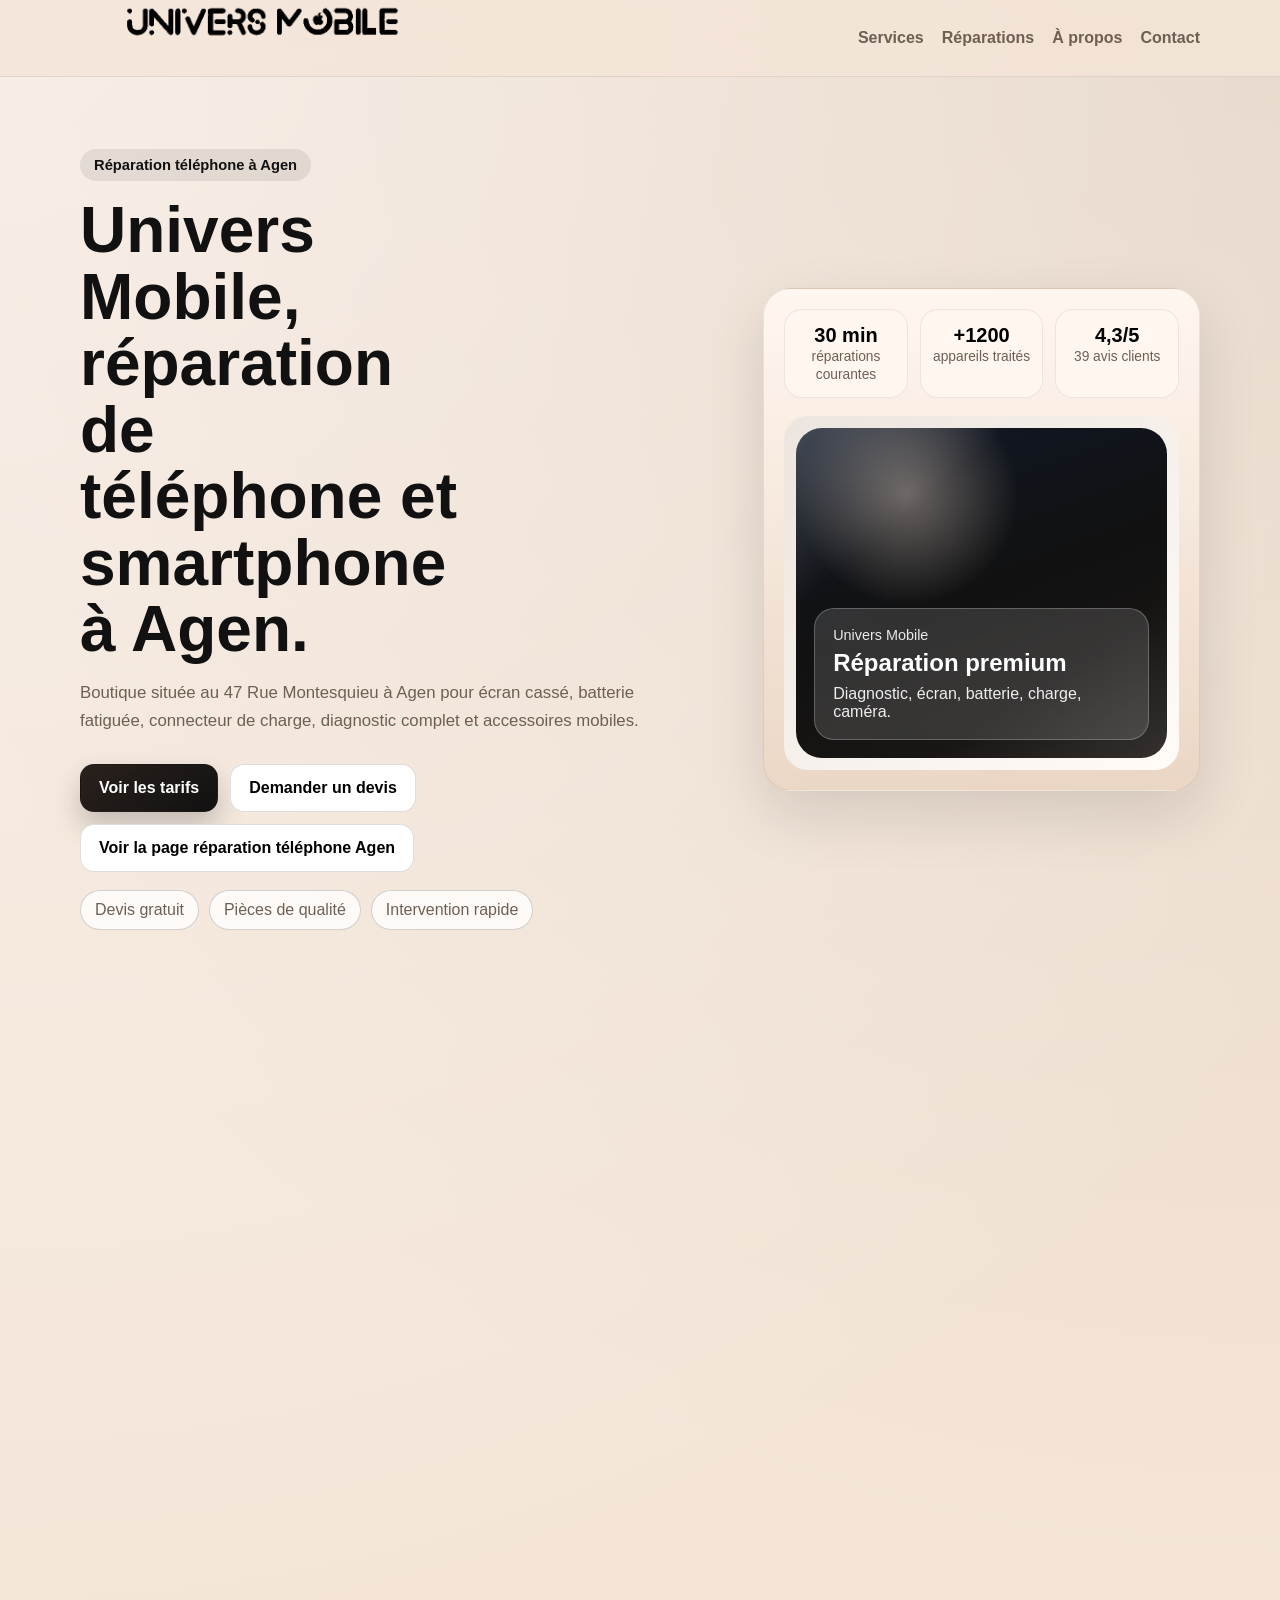
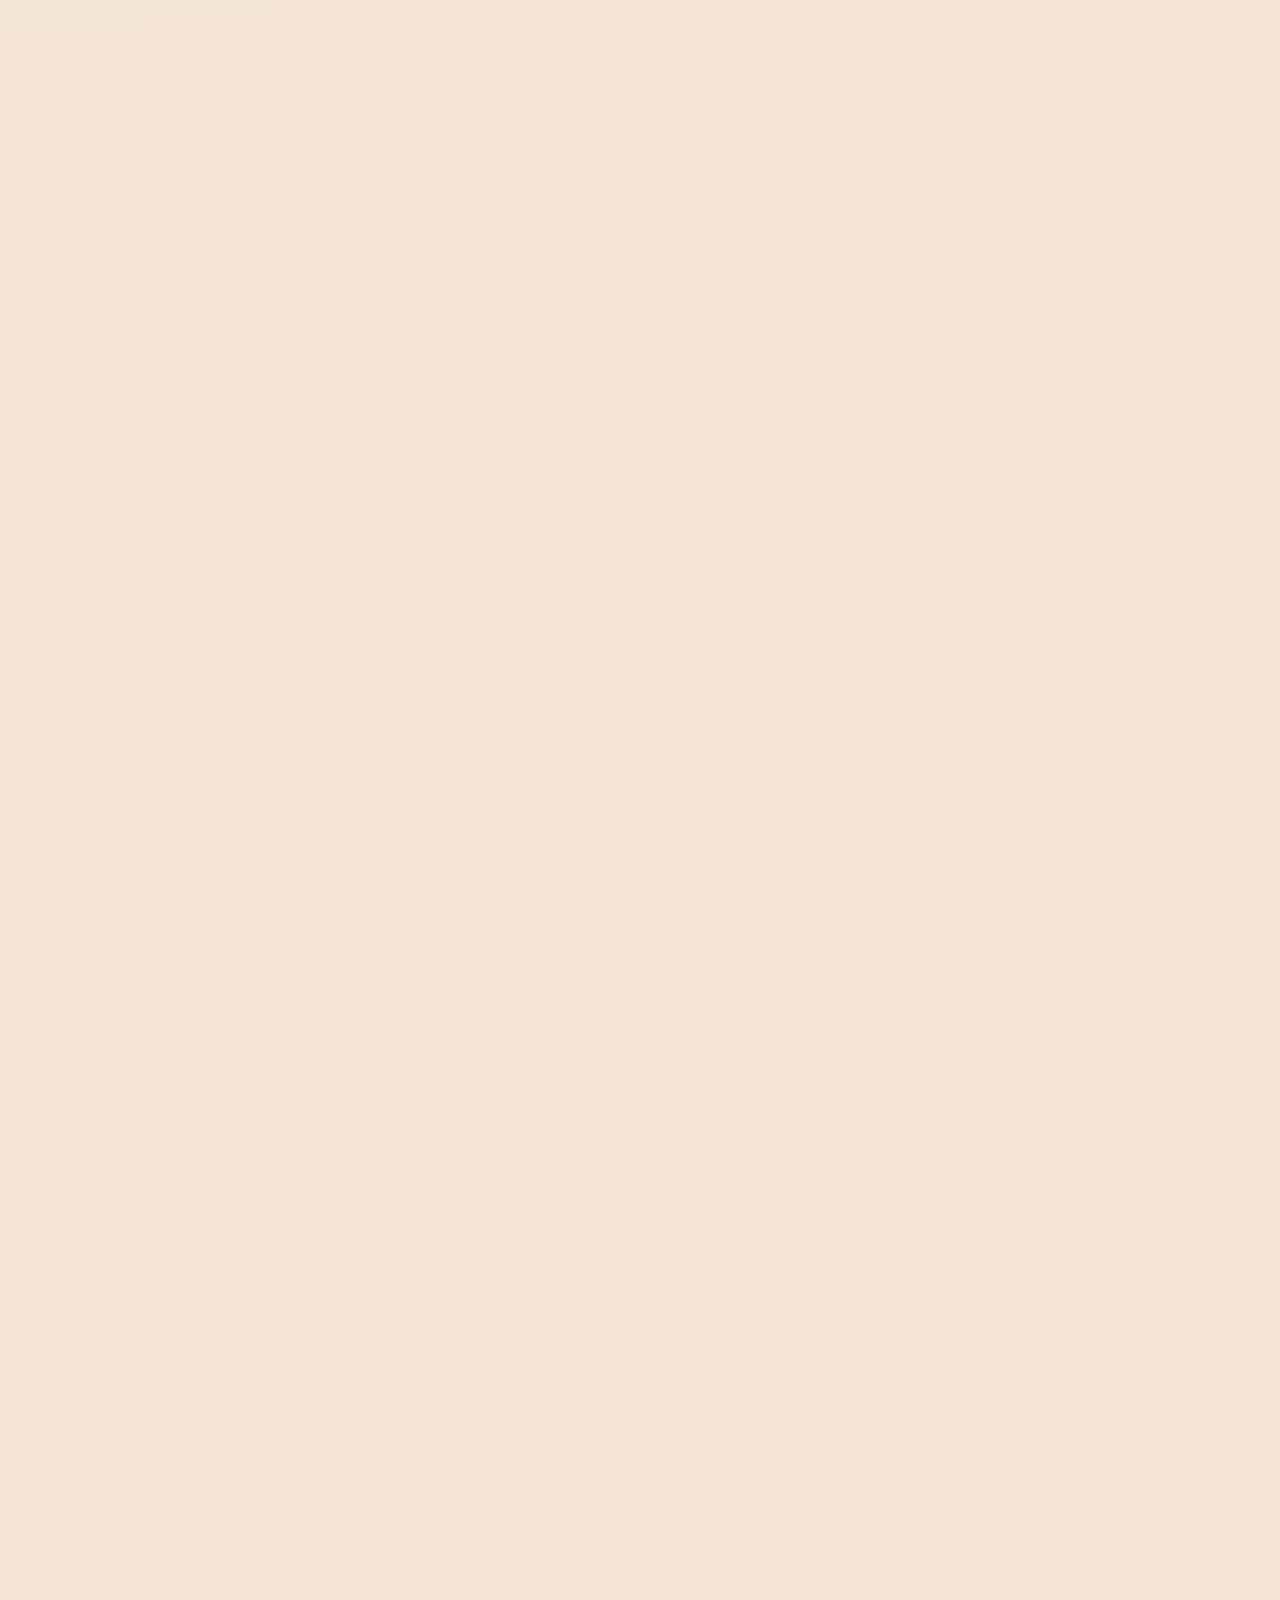
==== commit 77bccc9d: "Supprime les liens bas des cartes réparation Les titres des cartes deviennent les seuls liens cliqua" ====
--- a/index.html
+++ b/index.html
@@ -250,25 +250,20 @@
 
             <div class="repair-grid">
               <article class="repair-card">
-                <h3>Réparation téléphone à Agen</h3>
+                <h3><a href="./reparation-telephone-agen.html">Réparation téléphone à Agen</a></h3>
                 <p>La page centrale pour diagnostic, écran cassé, batterie, connecteur de charge, iPhone et Samsung à Agen.</p>
-                <a class="card-link" href="./reparation-telephone-agen.html">Réparation téléphone à Agen</a>
               </article>
               <article class="repair-card">
-                <h3>Réparation écran iPhone et Samsung</h3>
+                <h3><a href="./reparation-ecran-agen.html">Réparation écran iPhone et Samsung</a></h3>
                 <p>Remplacement d'écran fissuré, cassé ou tactile défectueux selon le modèle.</p>
-                <a class="card-link" href="./reparation-ecran-agen.html">Réparation écran Agen</a>
               </article>
               <article class="repair-card">
-                <h3>Réparation charge USB-C ou Lightning</h3>
+                <h3><a href="./reparation-connecteur-charge-agen.html">Réparation charge USB-C ou Lightning</a></h3>
                 <p>Diagnostic et réparation quand le câble ne tient plus ou que la charge coupe.</p>
-                <a class="card-link" href="./reparation-connecteur-charge-agen.html">Réparation connecteur de charge Agen</a>
               </article>
               <article class="repair-card">
-                <h3>Réparation iPhone et Samsung à Agen</h3>
+                <h3><a href="./reparation-iphone-agen.html">Réparation iPhone et Samsung à Agen</a></h3>
                 <p>Diagnostic et réparation des pannes courantes sur les grandes marques.</p>
-                <a class="card-link" href="./reparation-iphone-agen.html">Réparation iPhone Agen</a>
-                <a class="card-link secondary-link" href="./reparation-samsung-agen.html">Réparation Samsung Agen</a>
               </article>
             </div>
           </div>
--- a/styles.css
+++ b/styles.css
@@ -464,6 +464,15 @@
 .repair-card h3 {
   margin: 0 0 10px;
   font-size: 1.08rem;
+}
+
+.repair-card h3 a {
+  color: var(--text);
+  text-decoration: none;
+}
+
+.repair-card h3 a:hover {
+  color: var(--primary-dark);
 }
 
 .repair-card p {
@@ -1013,22 +1022,28 @@
 .service-area-card {
   padding: 28px;
   border-radius: var(--radius);
-  background: rgba(255, 247, 240, 0.72);
-  border: 1px solid rgba(17, 17, 17, 0.08);
-  box-shadow: 0 18px 42px rgba(17, 17, 17, 0.06);
-  backdrop-filter: blur(10px);
+  background: #fff7f0;
+  border: 1px solid rgba(17, 17, 17, 0.14);
+  box-shadow: 0 18px 42px rgba(17, 17, 17, 0.08);
+  color: #111111;
+}
+
+.service-area-card .eyebrow {
+  color: #111111;
+  background: #ead5c3;
 }
 
 .service-area-card h2 {
   margin: 12px 0 10px;
   font-size: clamp(1.45rem, 3vw, 2.1rem);
   line-height: 1.15;
+  color: #111111;
 }
 
 .service-area-card p {
   margin: 0;
   max-width: 820px;
-  color: var(--muted);
+  color: #111111;
   line-height: 1.65;
 }
 
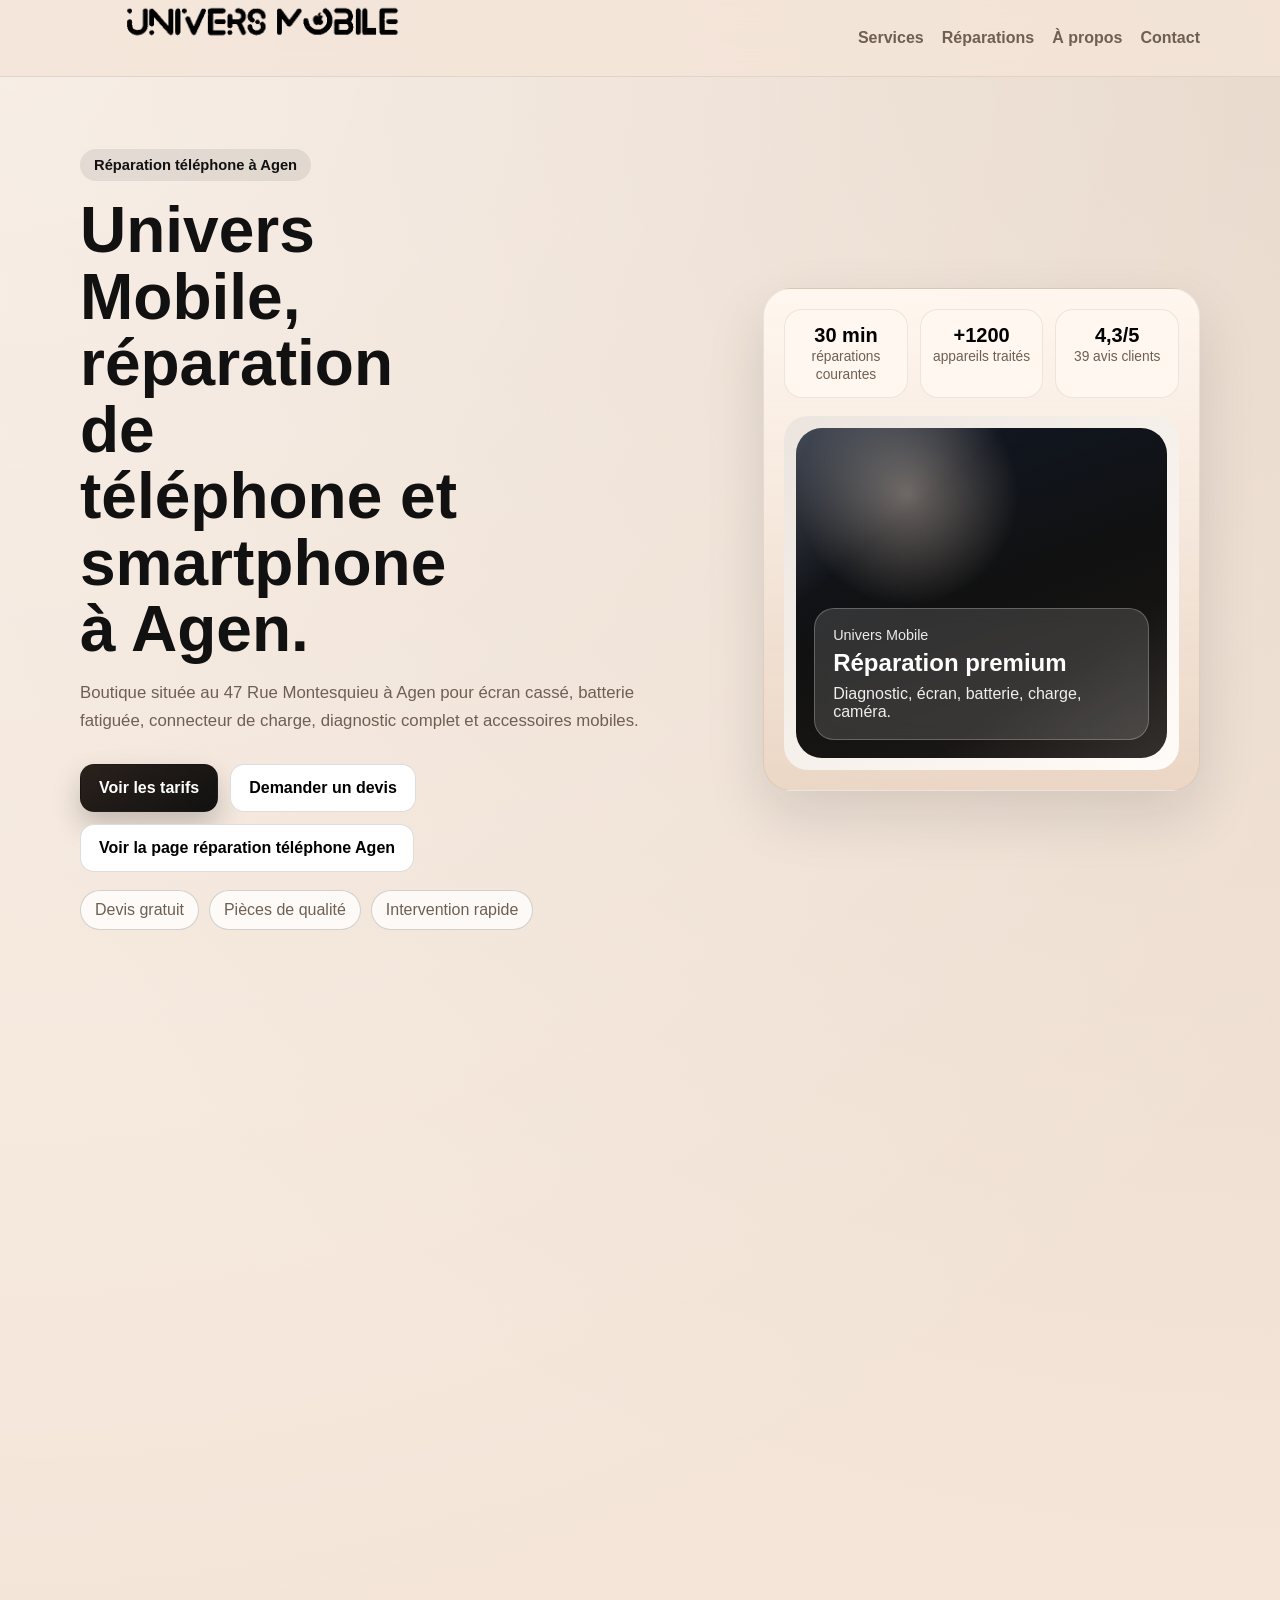
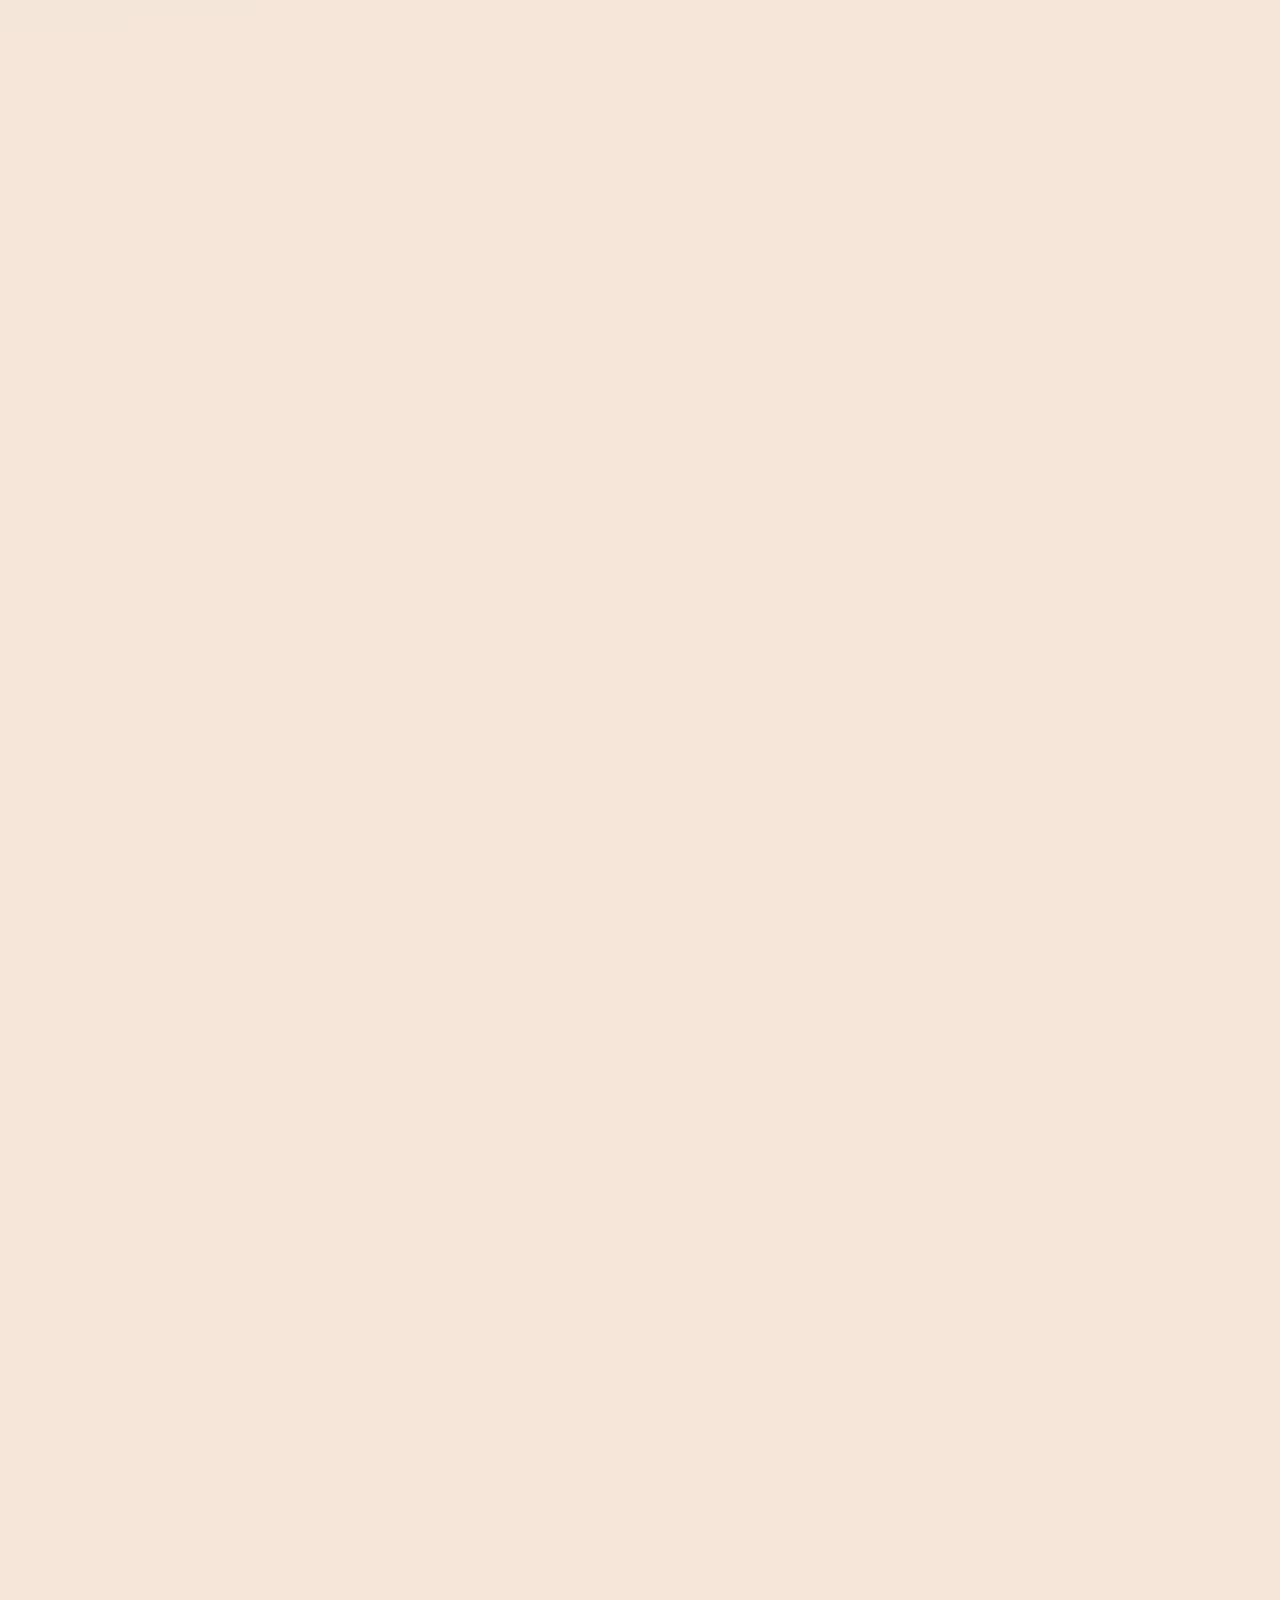
==== commit 41754979: "Ajoute les boutons des cartes réparation Co-Authored-By: OpenClaude (gpt-5.5) <openclaude@gitlawb.co" ====
--- a/index.html
+++ b/index.html
@@ -252,18 +252,22 @@
               <article class="repair-card">
                 <h3><a href="./reparation-telephone-agen.html">Réparation téléphone à Agen</a></h3>
                 <p>La page centrale pour diagnostic, écran cassé, batterie, connecteur de charge, iPhone et Samsung à Agen.</p>
+                <a href="./reparation-telephone-agen.html" style="background:#000;color:#fff;border-radius:8px;padding:10px;display:block;text-align:center;text-decoration:none;margin-top:12px;">En savoir plus</a>
               </article>
               <article class="repair-card">
                 <h3><a href="./reparation-ecran-agen.html">Réparation écran iPhone et Samsung</a></h3>
                 <p>Remplacement d'écran fissuré, cassé ou tactile défectueux selon le modèle.</p>
+                <a href="./reparation-ecran-agen.html" style="background:#000;color:#fff;border-radius:8px;padding:10px;display:block;text-align:center;text-decoration:none;margin-top:12px;">En savoir plus</a>
               </article>
               <article class="repair-card">
                 <h3><a href="./reparation-connecteur-charge-agen.html">Réparation charge USB-C ou Lightning</a></h3>
                 <p>Diagnostic et réparation quand le câble ne tient plus ou que la charge coupe.</p>
+                <a href="./reparation-connecteur-charge-agen.html" style="background:#000;color:#fff;border-radius:8px;padding:10px;display:block;text-align:center;text-decoration:none;margin-top:12px;">En savoir plus</a>
               </article>
               <article class="repair-card">
                 <h3><a href="./reparation-iphone-agen.html">Réparation iPhone et Samsung à Agen</a></h3>
                 <p>Diagnostic et réparation des pannes courantes sur les grandes marques.</p>
+                <a href="./reparation-iphone-agen.html" style="background:#000;color:#fff;border-radius:8px;padding:10px;display:block;text-align:center;text-decoration:none;margin-top:12px;">En savoir plus</a>
               </article>
             </div>
           </div>
--- a/styles.css
+++ b/styles.css
@@ -69,7 +69,7 @@
 }
 
 .container {
-  width: min(1120px, calc(100% - 32px));
+  width: min(1120px, calc(100% - clamp(28px, 6vw, 48px)));
   margin: 0 auto;
 }
 
@@ -136,14 +136,14 @@
 }
 
 .hero {
-  padding: 72px 0 40px;
+  padding: clamp(42px, 8vw, 72px) 0 clamp(30px, 5vw, 40px);
   animation: fadeInUp 0.75s ease both;
 }
 
 .hero-grid {
   display: grid;
-  grid-template-columns: minmax(0, 1.2fr) minmax(320px, 0.8fr);
-  gap: 28px;
+  grid-template-columns: minmax(0, 1.2fr) minmax(300px, 0.8fr);
+  gap: clamp(20px, 4vw, 28px);
   align-items: center;
 }
 
@@ -169,7 +169,7 @@
 }
 
 .hero-copy h1 {
-  font-size: clamp(2.4rem, 5vw, 4.7rem);
+  font-size: clamp(2.25rem, 5vw, 4.7rem);
   max-width: 11ch;
 }
 
@@ -197,6 +197,8 @@
   border-radius: 14px;
   border: 1px solid transparent;
   font-weight: 700;
+  line-height: 1.2;
+  text-align: center;
   transition: transform 0.22s ease, box-shadow 0.22s ease, background 0.22s ease;
 }
 
@@ -322,7 +324,7 @@
 }
 
 .section {
-  padding: 56px 0;
+  padding: clamp(40px, 7vw, 56px) 0;
   animation: fadeInUp 0.7s ease both;
 }
 
@@ -558,7 +560,7 @@
   border-radius: 18px;
   border: 1px solid rgba(17, 17, 17, 0.08);
   background: var(--surface);
-  min-height: 360px;
+  min-height: clamp(260px, 45vw, 360px);
   aspect-ratio: 16 / 7;
 }
 
@@ -757,6 +759,12 @@
   display: flex;
   flex-direction: column;
   justify-content: center;
+  padding: 30px;
+  border: 1px solid rgba(17, 17, 17, 0.1);
+  background:
+    linear-gradient(180deg, rgba(255, 255, 255, 0.88), rgba(255, 247, 240, 0.94)),
+    #fff7f0;
+  box-shadow: 0 24px 70px rgba(17, 17, 17, 0.1);
 }
 
 .service-summary h2 {
@@ -787,6 +795,37 @@
   border: 1px solid var(--accent-line);
   font-weight: 700;
   line-height: 1.35;
+}
+
+.price-list {
+  gap: 12px;
+}
+
+.price-list li {
+  display: grid;
+  grid-template-columns: minmax(0, 1fr) auto;
+  align-items: center;
+  gap: 18px;
+  padding: 14px 16px;
+  background: #fffdf9;
+  border-color: rgba(17, 17, 17, 0.12);
+  box-shadow: 0 10px 24px rgba(17, 17, 17, 0.05);
+}
+
+.price-list span {
+  color: #1a1a1a;
+  font-weight: 700;
+}
+
+.price-list strong {
+  min-width: 86px;
+  padding: 7px 10px;
+  border-radius: 999px;
+  background: #1a1a1a;
+  color: #fff;
+  font-size: 0.92rem;
+  text-align: center;
+  white-space: nowrap;
 }
 
 .split-content {
@@ -1047,10 +1086,6 @@
   line-height: 1.65;
 }
 
-
-  background: var(--bg);
-}
-
 .breadcrumb .container {
   display: flex;
   flex-wrap: wrap;
@@ -1131,7 +1166,8 @@
   .split-content,
   .repair-grid,
   .faq-grid,
-  .services-grid {
+  .services-grid,
+  .service-contact-card {
     grid-template-columns: 1fr;
   }
 
@@ -1140,11 +1176,29 @@
   }
 
   .hero-copy h1 {
-    max-width: none;
+    max-width: 16ch;
+  }
+
+  .hero-panel {
+    max-width: 680px;
+    width: 100%;
+    margin: 0 auto;
+  }
+
+  .repair-grid,
+  .faq-grid,
+  .services-grid,
+  .local-proof-grid,
+  .process-grid {
+    grid-template-columns: repeat(2, minmax(0, 1fr));
   }
 }
 
 @media (max-width: 760px) {
+  .site-header {
+    position: static;
+  }
+
   .nav {
     flex-direction: column;
     align-items: center;
@@ -1166,7 +1220,7 @@
 
 @media (max-width: 640px) {
   .container {
-    width: min(100% - 28px, 1120px);
+    width: min(100% - 24px, 1120px);
   }
 
   .brand-mark-image img {
@@ -1222,8 +1276,8 @@
 
   .hero-copy h1 {
     margin: 14px auto 12px;
-    max-width: 13ch;
-    font-size: 2.15rem;
+    max-width: 14ch;
+    font-size: clamp(2rem, 10vw, 2.15rem);
     line-height: 1.08;
   }
 
@@ -1244,7 +1298,9 @@
 
   .hero-actions,
   .field-row,
-  .stats {
+  .stats,
+  .local-proof-grid,
+  .process-grid {
     grid-template-columns: 1fr;
   }
 
@@ -1252,6 +1308,12 @@
     display: grid;
     gap: 10px;
     margin: 22px 0 16px;
+  }
+
+  .services-grid,
+  .repair-grid,
+  .faq-grid {
+    grid-template-columns: 1fr;
   }
 
   .btn {
@@ -1390,8 +1452,19 @@
   }
 
   .contact-details,
-  .hours-card {
+  .hours-card,
+  .service-area-card {
     padding: 16px;
+  }
+
+  .service-area-card h2 {
+    font-size: 1.45rem;
+    line-height: 1.18;
+  }
+
+  .map-embed {
+    min-height: 240px;
+    aspect-ratio: 4 / 3;
   }
 
   .contact-form input,
@@ -1460,6 +1533,16 @@
     padding: 11px 12px;
     border-radius: 12px;
     text-align: center;
+  }
+
+  .price-list li {
+    grid-template-columns: 1fr;
+    gap: 10px;
+    text-align: left;
+  }
+
+  .price-list strong {
+    width: 100%;
   }
 
   .about-card .card-link {
@@ -1555,3 +1638,65 @@
     width: 100%;
   }
 }
+
+@media (max-width: 420px) {
+  .container {
+    width: min(100% - 20px, 1120px);
+  }
+
+  .brand-mark-image img {
+    max-width: min(240px, 100%);
+  }
+
+  nav {
+    font-size: 0.82rem;
+    gap: 6px;
+  }
+
+  nav a {
+    min-height: 36px;
+    padding: 7px 5px;
+  }
+
+  .hero-copy h1 {
+    max-width: none;
+    font-size: clamp(1.82rem, 10vw, 2rem);
+  }
+
+  .hero-badges {
+    grid-template-columns: 1fr;
+  }
+
+  .hero-badges li:nth-child(3) {
+    grid-column: auto;
+  }
+
+  .hero-panel,
+  .service-card,
+  .repair-card,
+  .about-card,
+  .faq-card,
+  .contact-form,
+  .service-summary,
+  .service-contact-card,
+  .service-area-card,
+  .cta-band {
+    padding: 14px;
+  }
+
+  .device-screen {
+    min-height: 210px;
+  }
+
+  .section-heading h2,
+  .about-grid h2,
+  .service-contact-card h2,
+  .service-area-card h2 {
+    font-size: 1.55rem;
+  }
+
+  .price-list li,
+  .service-list li {
+    text-align: center;
+  }
+}
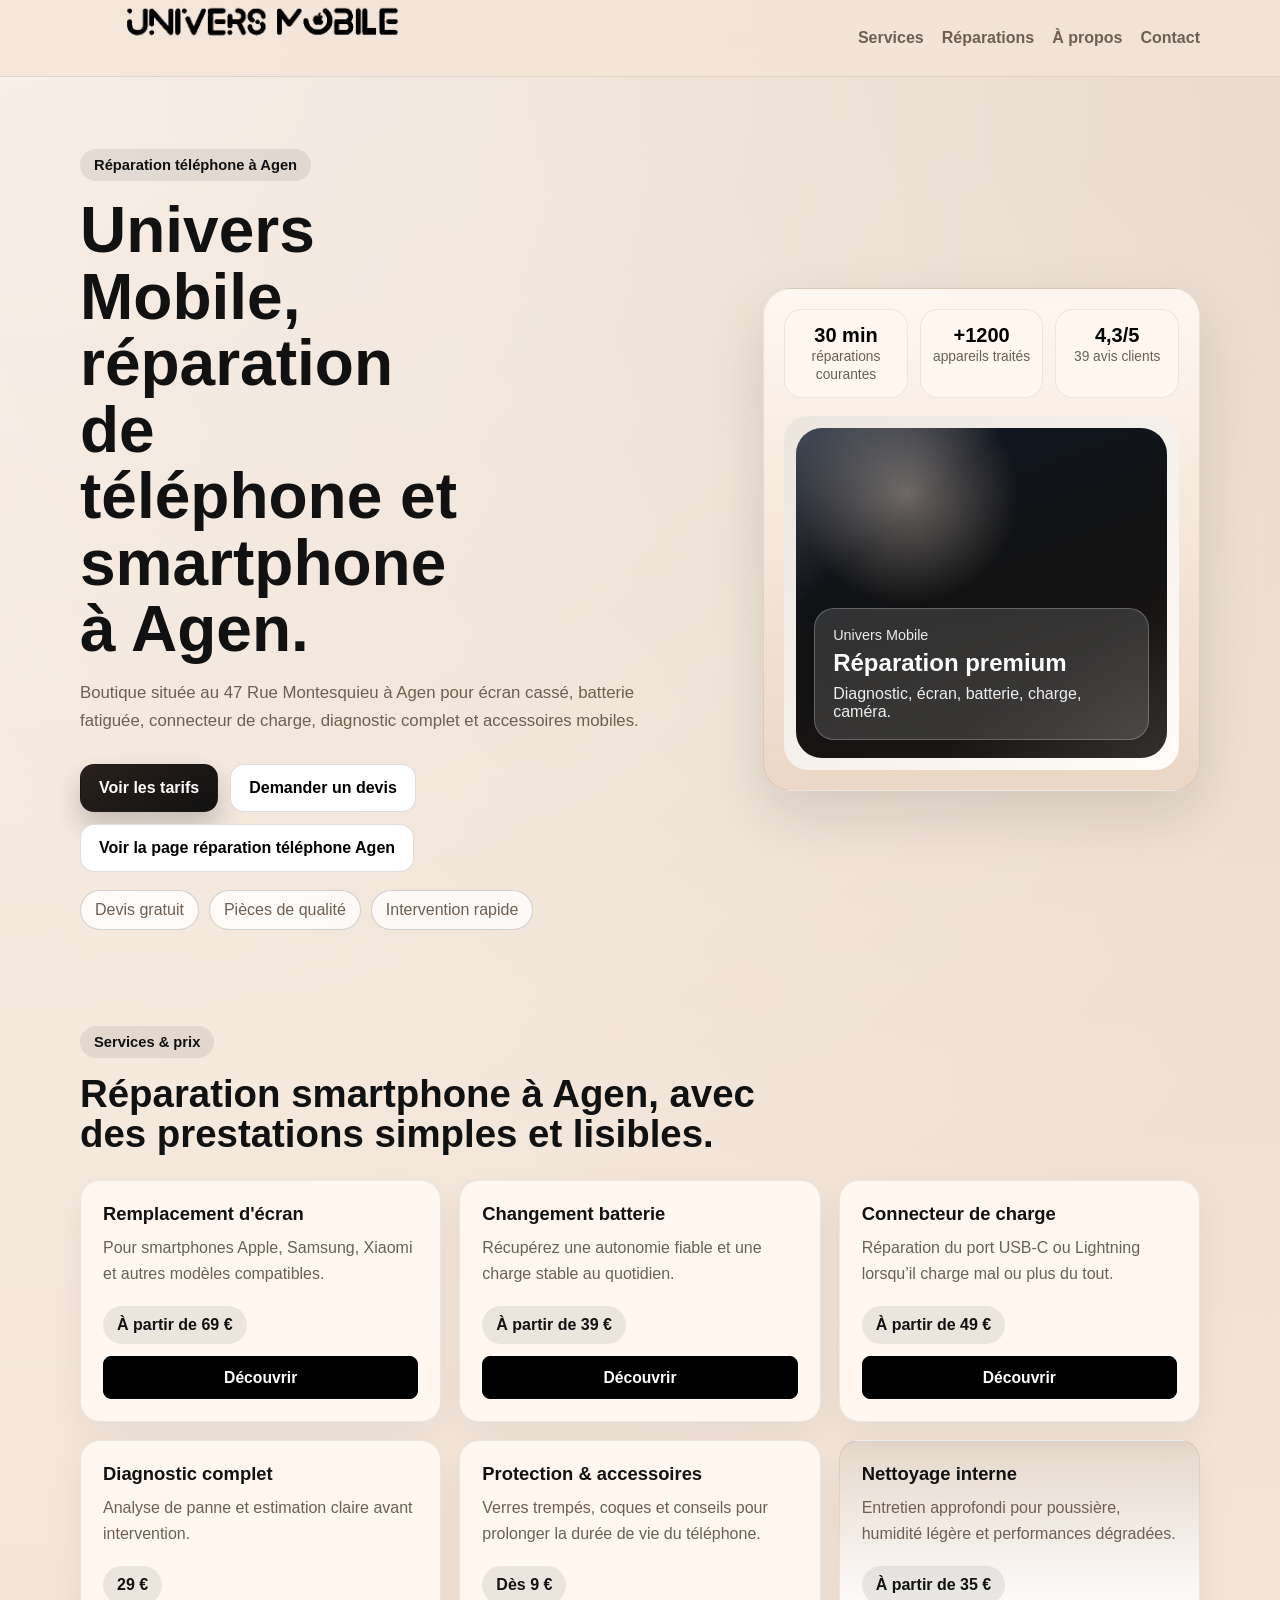
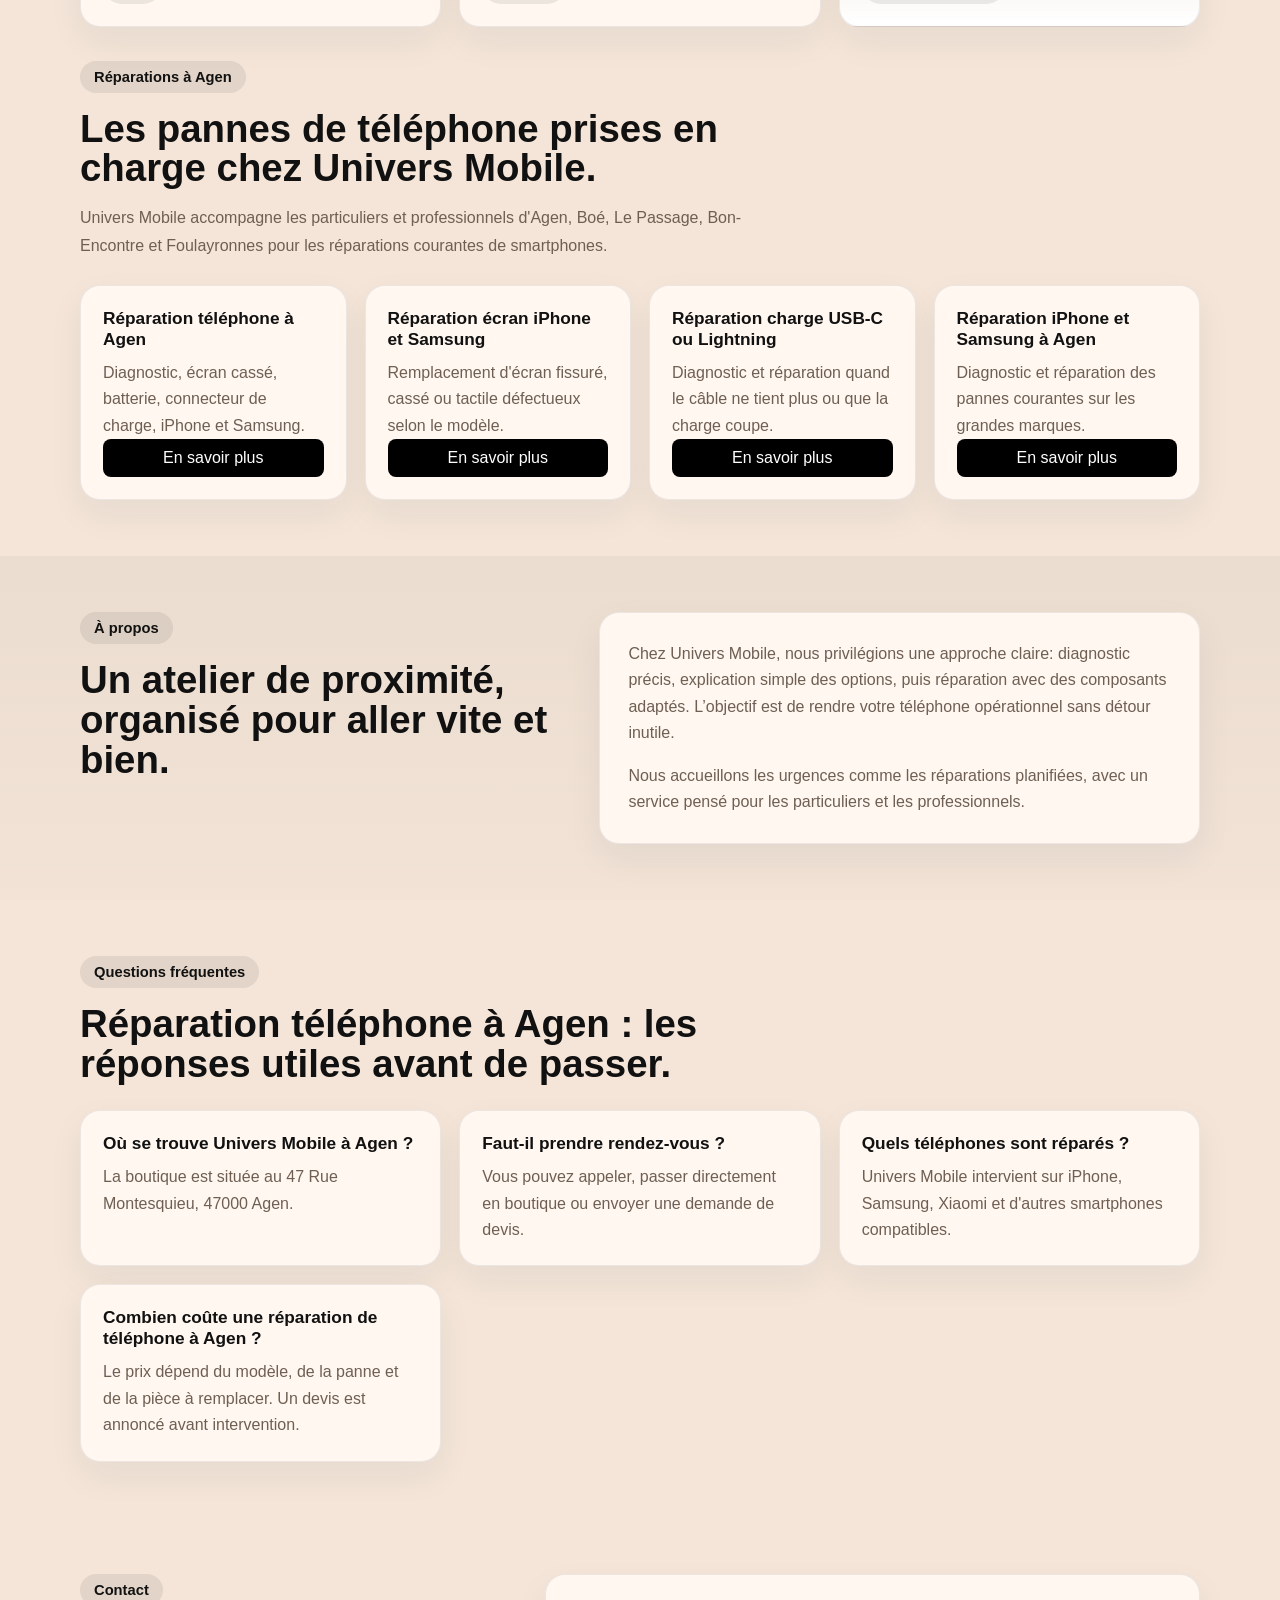
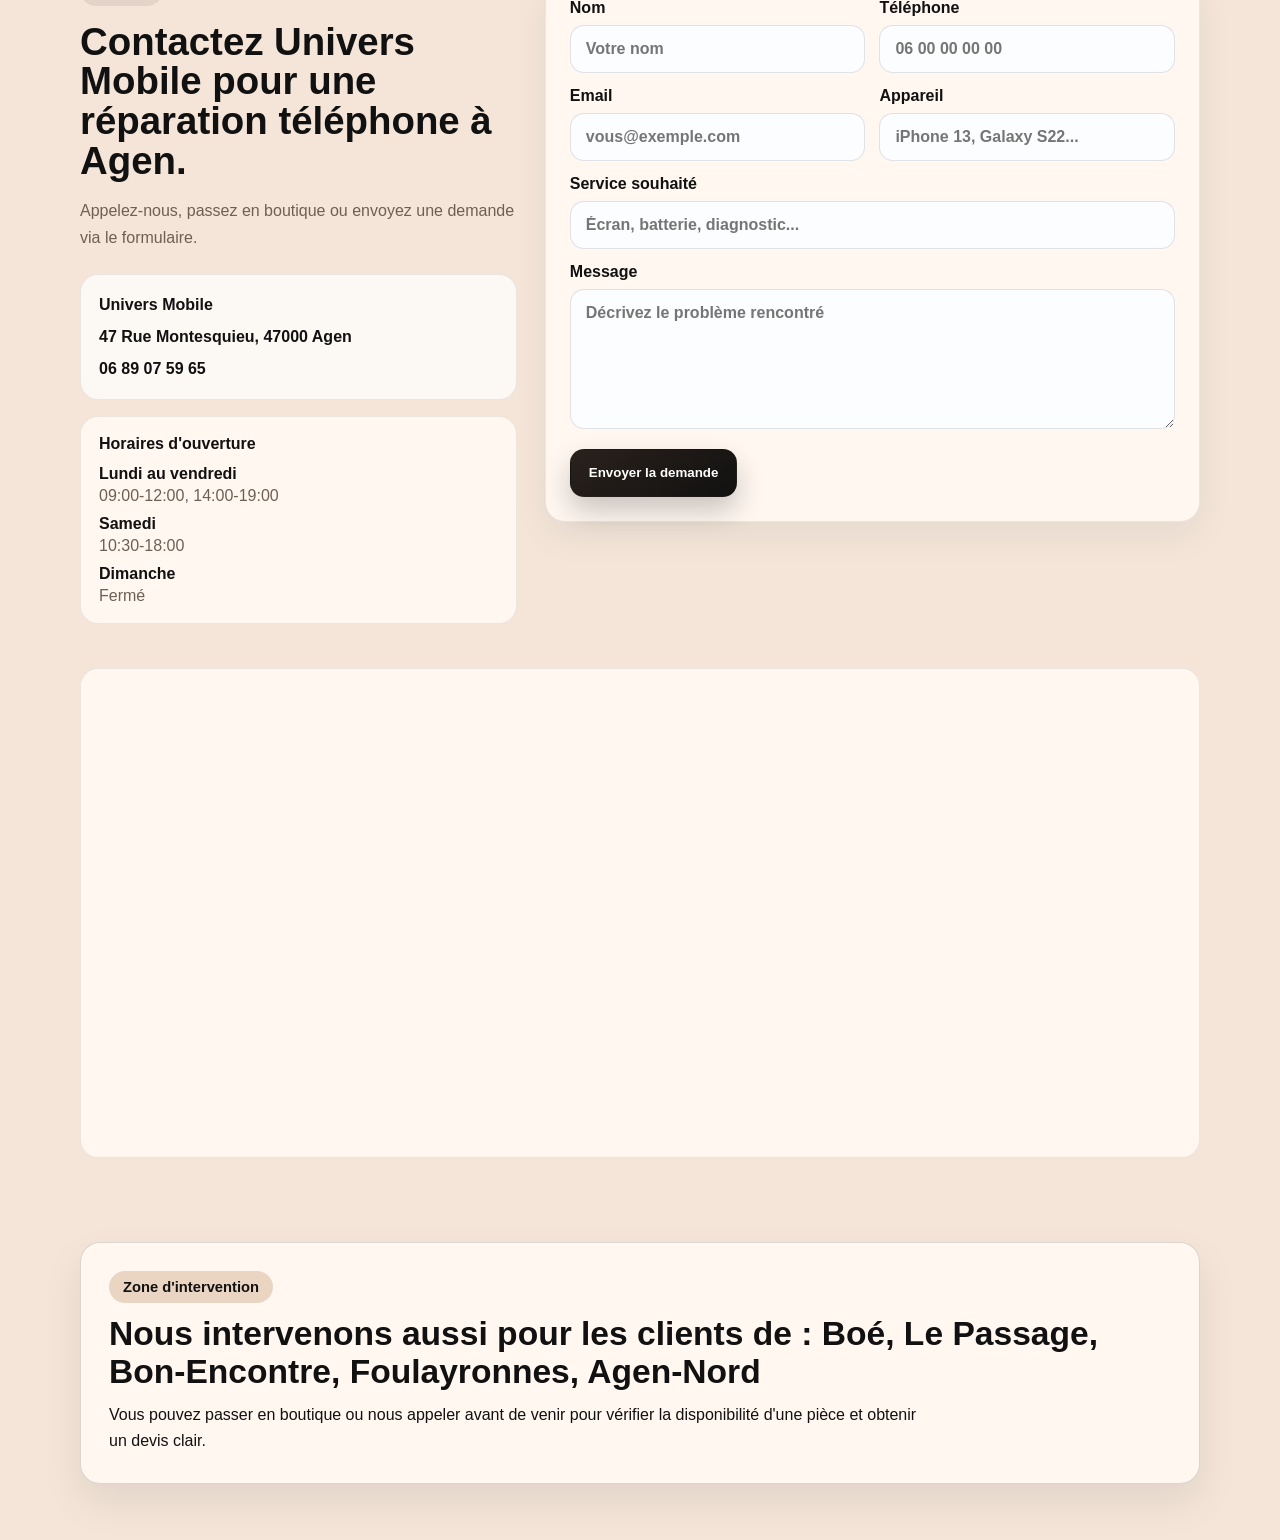
==== commit c8e838d0: "style: aligne les boutons des cartes réparation Raccourcit le texte de la première carte et aligne l" ====
--- a/index.html
+++ b/index.html
@@ -20,8 +20,9 @@
     <meta property="og:image" content="https://univers-mobile.store/logo.png" />
     <meta name="twitter:card" content="summary_large_image" />
     <link rel="icon" type="image/png" href="/favicon.png" />
+    <link rel="preload" as="image" href="./logo-header.png" />
     <link rel="stylesheet" href="./styles.css" />
-    <script type="application/ld+json">
+    <script defer type="application/ld+json">
       {
         "@context": "https://schema.org",
         "@type": "LocalBusiness",
@@ -85,7 +86,7 @@
         ]
       }
     </script>
-    <script type="application/ld+json">
+    <script defer type="application/ld+json">
       {
         "@context": "https://schema.org",
         "@type": "FAQPage",
@@ -131,7 +132,7 @@
       <div class="container nav">
         <a class="brand" href="#accueil" aria-label="Univers Mobile accueil">
           <span class="brand-mark brand-mark-image">
-            <img src="./logo-header.png" alt="Logo Univers Mobile" />
+            <img src="./logo-header.png" alt="Logo Univers Mobile" width="720" height="150" />
           </span>
         </a>
         <nav aria-label="Navigation principale">
@@ -206,19 +207,19 @@
               <h3>Remplacement d'écran</h3>
               <p>Pour smartphones Apple, Samsung, Xiaomi et autres modèles compatibles.</p>
               <div class="price">À partir de 69 €</div>
-              <a class="card-link outline-link" href="./reparation-ecran-agen.html">Voir la page écran</a>
+              <a class="card-link outline-link" href="./reparation-ecran-agen.html">Découvrir</a>
             </article>
             <article class="service-card">
               <h3>Changement batterie</h3>
               <p>Récupérez une autonomie fiable et une charge stable au quotidien.</p>
               <div class="price">À partir de 39 €</div>
-              <a class="card-link outline-link" href="./reparation-batterie-agen.html">Voir la page batterie</a>
+              <a class="card-link outline-link" href="./reparation-batterie-agen.html">Découvrir</a>
             </article>
             <article class="service-card">
               <h3>Connecteur de charge</h3>
               <p>Réparation du port USB-C ou Lightning lorsqu’il charge mal ou plus du tout.</p>
               <div class="price">À partir de 49 €</div>
-              <a class="card-link outline-link" href="./reparation-connecteur-charge-agen.html">Voir la page charge</a>
+              <a class="card-link outline-link" href="./reparation-connecteur-charge-agen.html">Découvrir</a>
             </article>
             <article class="service-card">
               <h3>Diagnostic complet</h3>
@@ -251,7 +252,7 @@
             <div class="repair-grid">
               <article class="repair-card">
                 <h3><a href="./reparation-telephone-agen.html">Réparation téléphone à Agen</a></h3>
-                <p>La page centrale pour diagnostic, écran cassé, batterie, connecteur de charge, iPhone et Samsung à Agen.</p>
+                <p>Diagnostic, écran cassé, batterie, connecteur de charge, iPhone et Samsung.</p>
                 <a href="./reparation-telephone-agen.html" style="background:#000;color:#fff;border-radius:8px;padding:10px;display:block;text-align:center;text-decoration:none;margin-top:12px;">En savoir plus</a>
               </article>
               <article class="repair-card">
@@ -422,7 +423,7 @@
       </section>
 
     </main>
-    <script>
+    <script defer>
       const form = document.querySelector('.contact-form');
       const replyto = document.querySelector('#replyto');
       const emailInput = form?.querySelector('input[name="email"]');
--- a/styles.css
+++ b/styles.css
@@ -412,17 +412,15 @@
 }
 
 .outline-link {
-  display: flex;
-  align-items: center;
-  justify-content: center;
-  gap: 8px;
+  display: block;
   width: 100%;
-  margin-top: 14px;
-  padding: 12px 16px;
-  border: 1.5px solid #111111;
-  border-radius: 14px;
-  color: #111111;
-  background: rgba(255, 255, 255, 0.55);
+  margin-top: 12px;
+  padding: 10px;
+  border: 1.5px solid #000000;
+  border-radius: 8px;
+  color: #ffffff;
+  background: #000000;
+  text-align: center;
   text-decoration: none;
   box-shadow: none;
   font-size: 0.98rem;
@@ -430,15 +428,24 @@
 
 .outline-link:hover {
   text-decoration: none;
-  background: rgba(17, 17, 17, 0.06);
+  background: #111111;
   border-color: #111111;
   transform: translateY(-2px);
 }
 
-.outline-link::after {
-  content: "→";
-  font-size: 1rem;
-  line-height: 1;
+.service-card .outline-link {
+  background: #000000;
+  color: #ffffff;
+  border-color: #000000;
+}
+
+.service-card .outline-link::after {
+  content: none;
+}
+
+.service-card .outline-link:hover {
+  background: #111111;
+  border-color: #111111;
 }
 
 .secondary-link {
@@ -460,6 +467,8 @@
 }
 
 .repair-card {
+  display: flex;
+  flex-direction: column;
   padding: 22px;
 }
 
@@ -481,6 +490,10 @@
   margin: 0;
   color: var(--muted);
   line-height: 1.65;
+}
+
+.repair-card > a:last-child {
+  margin-top: auto !important;
 }
 
 .section-alt {
@@ -1033,7 +1046,6 @@
 
 @supports (animation-timeline: view()) {
   .section {
-    opacity: 0;
     animation-timeline: view();
     animation-range: entry 12% cover 32%;
   }
@@ -1065,6 +1077,7 @@
   border: 1px solid rgba(17, 17, 17, 0.14);
   box-shadow: 0 18px 42px rgba(17, 17, 17, 0.08);
   color: #111111;
+  opacity: 1;
 }
 
 .service-area-card .eyebrow {
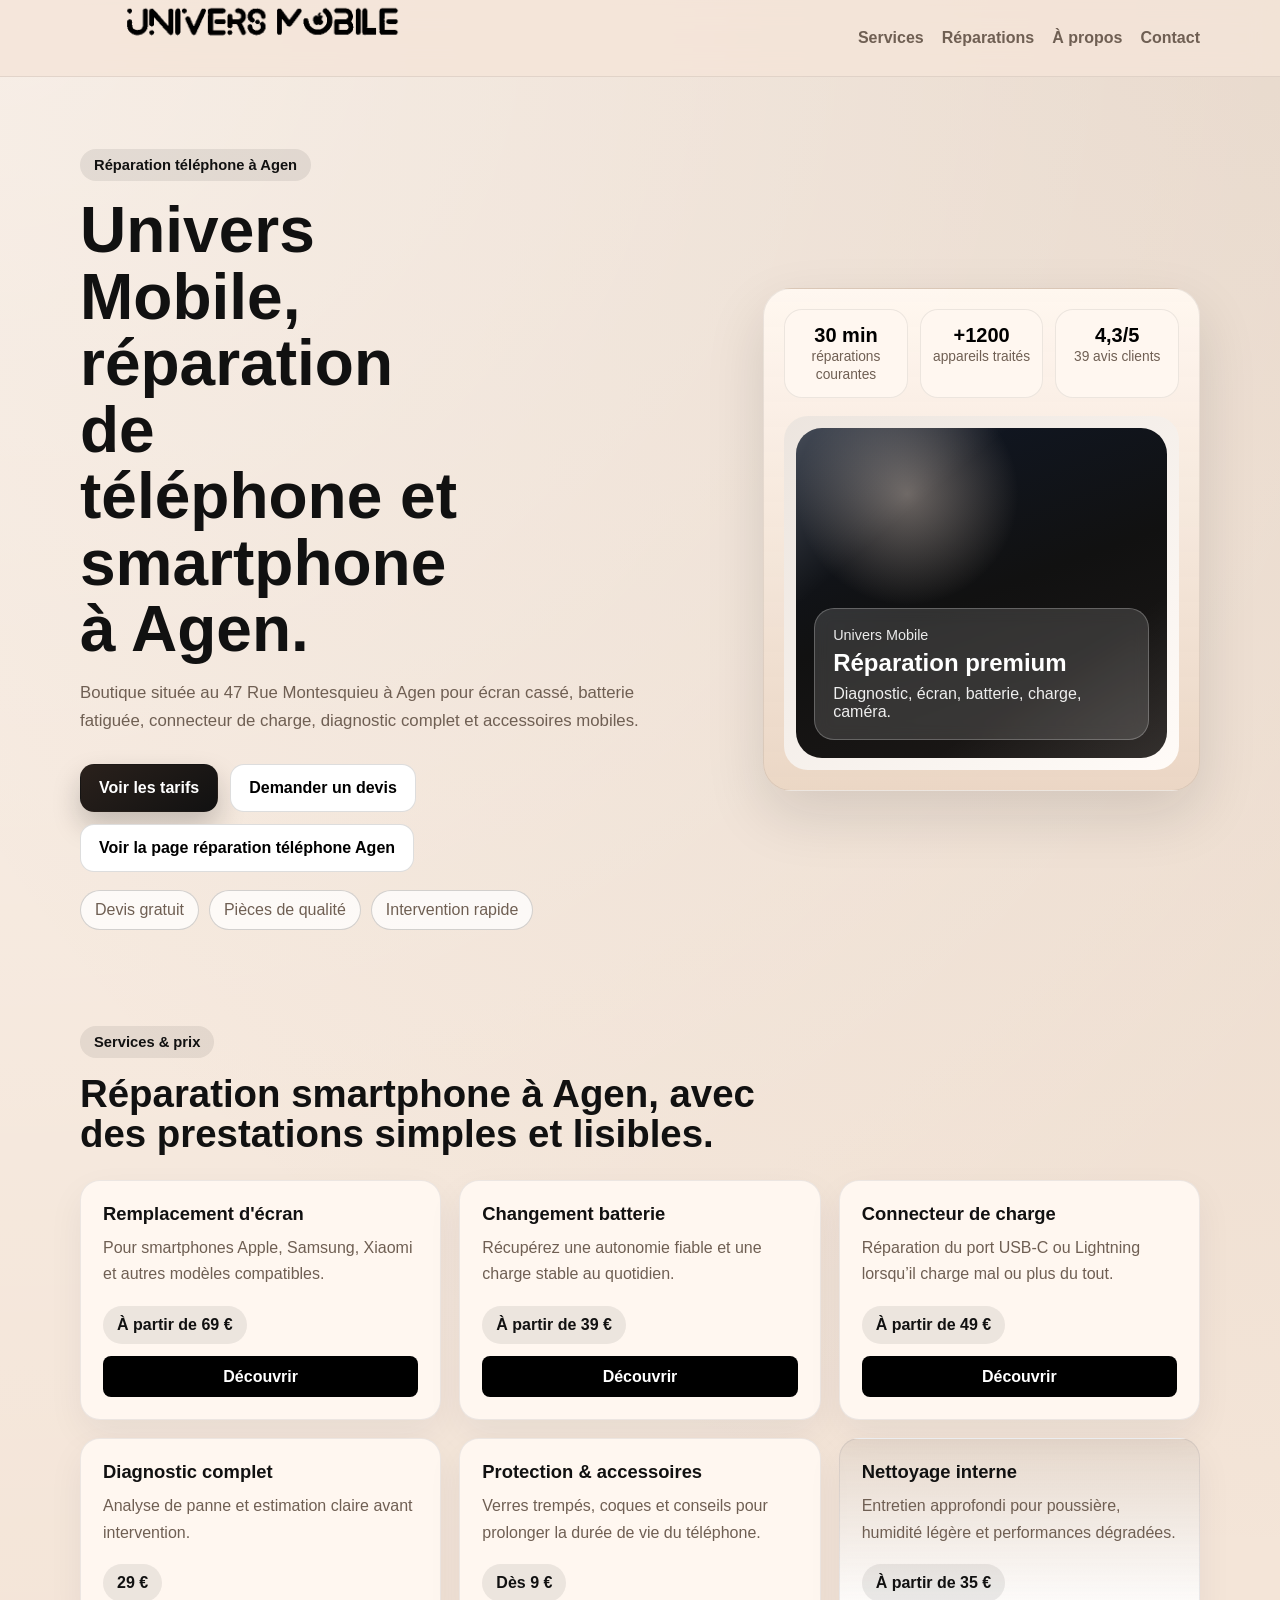
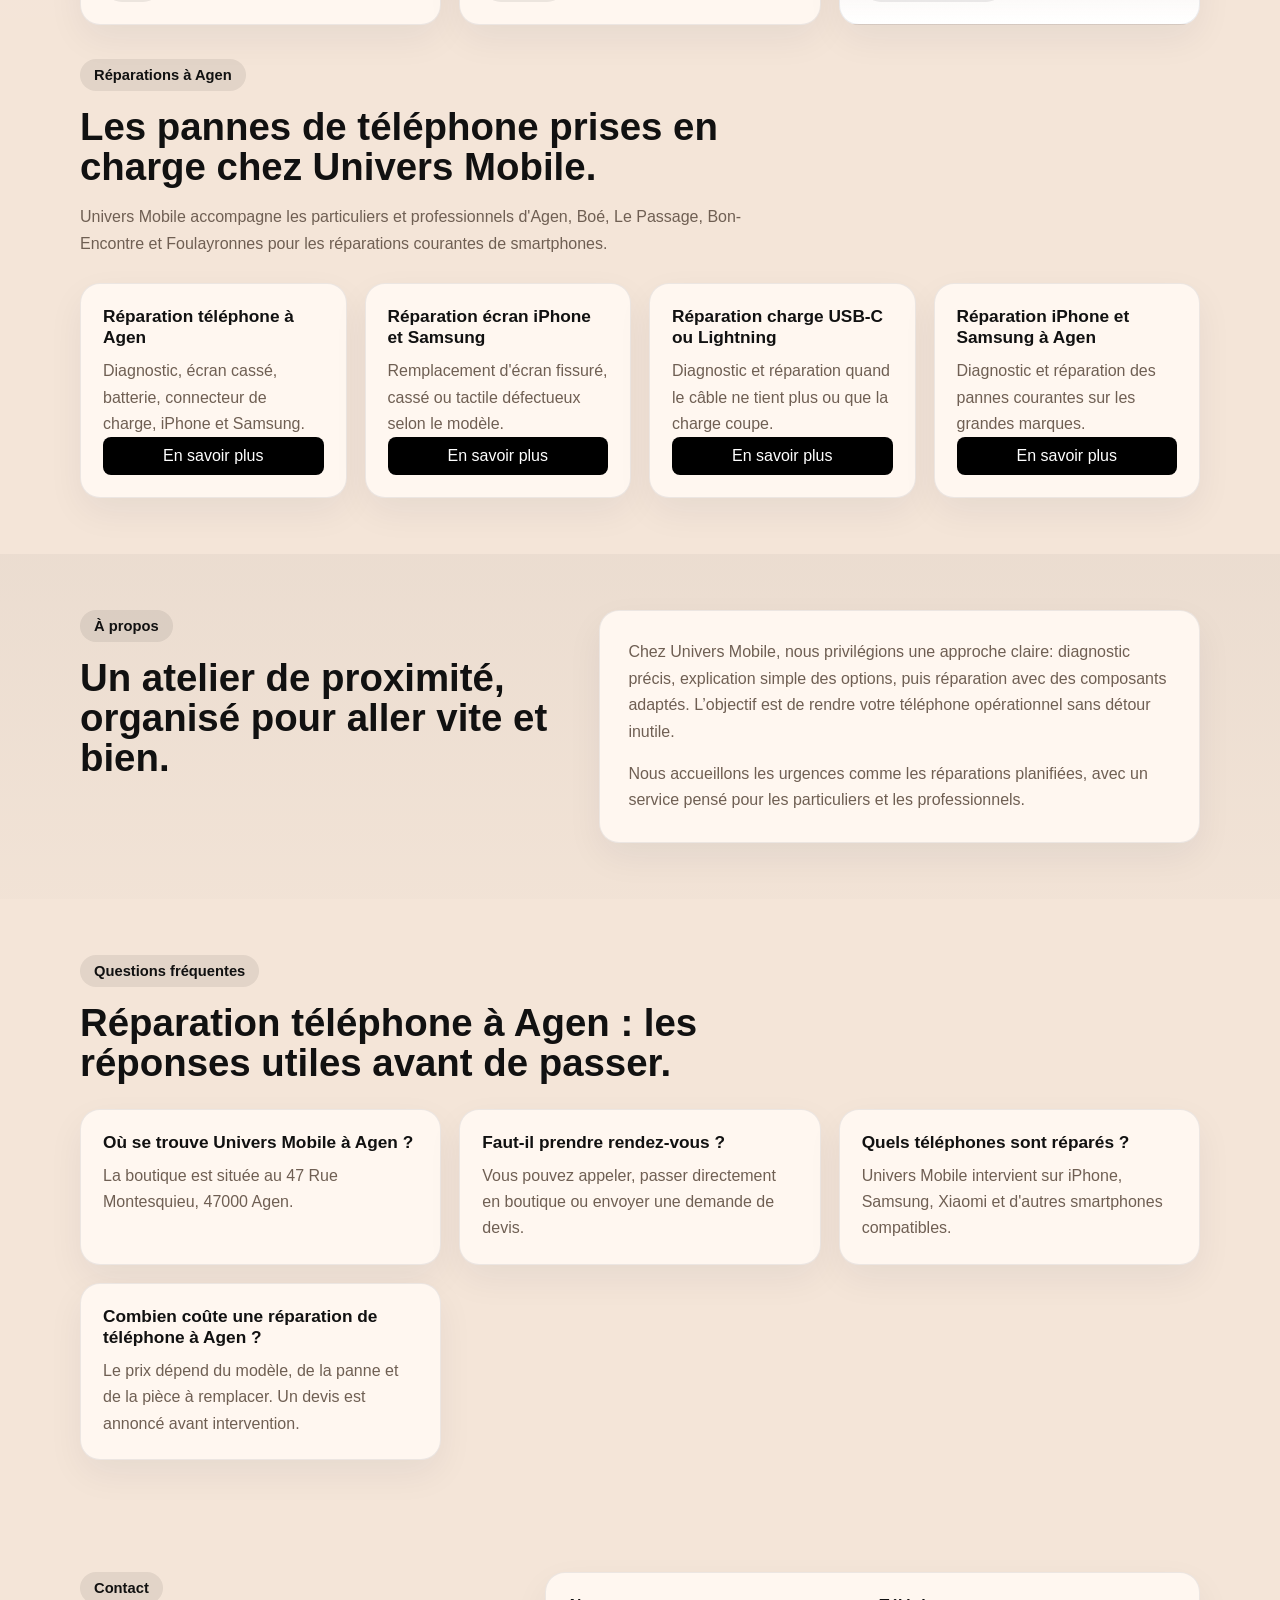
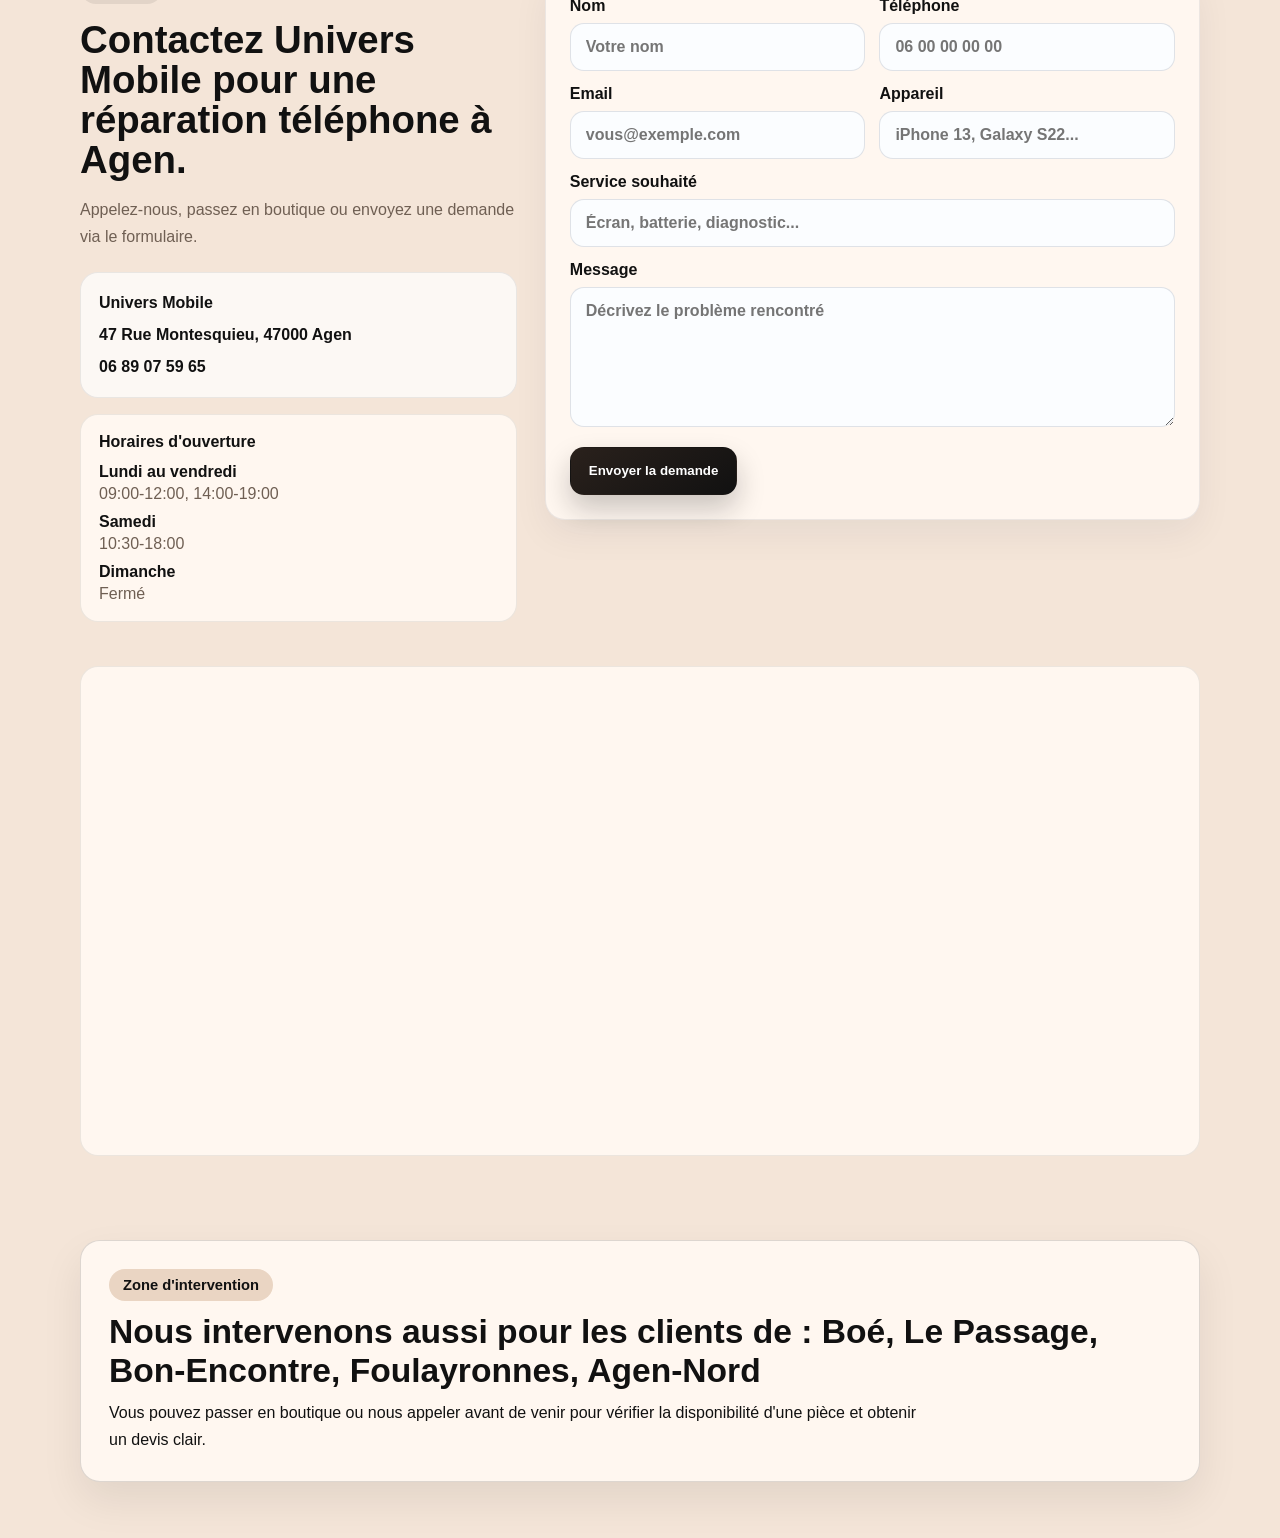
==== commit 7f2f8a81: "fix: force le fond noir des boutons découvrir Applique le style noir directement aux boutons Découvr" ====
--- a/index.html
+++ b/index.html
@@ -207,19 +207,19 @@
               <h3>Remplacement d'écran</h3>
               <p>Pour smartphones Apple, Samsung, Xiaomi et autres modèles compatibles.</p>
               <div class="price">À partir de 69 €</div>
-              <a class="card-link outline-link" href="./reparation-ecran-agen.html">Découvrir</a>
+              <a class="card-link" href="./reparation-ecran-agen.html" style="background:#000;color:#fff;border-radius:8px;padding:10px;display:block;text-align:center;text-decoration:none;margin-top:12px;width:100%;">Découvrir</a>
             </article>
             <article class="service-card">
               <h3>Changement batterie</h3>
               <p>Récupérez une autonomie fiable et une charge stable au quotidien.</p>
               <div class="price">À partir de 39 €</div>
-              <a class="card-link outline-link" href="./reparation-batterie-agen.html">Découvrir</a>
+              <a class="card-link" href="./reparation-batterie-agen.html" style="background:#000;color:#fff;border-radius:8px;padding:10px;display:block;text-align:center;text-decoration:none;margin-top:12px;width:100%;">Découvrir</a>
             </article>
             <article class="service-card">
               <h3>Connecteur de charge</h3>
               <p>Réparation du port USB-C ou Lightning lorsqu’il charge mal ou plus du tout.</p>
               <div class="price">À partir de 49 €</div>
-              <a class="card-link outline-link" href="./reparation-connecteur-charge-agen.html">Découvrir</a>
+              <a class="card-link" href="./reparation-connecteur-charge-agen.html" style="background:#000;color:#fff;border-radius:8px;padding:10px;display:block;text-align:center;text-decoration:none;margin-top:12px;width:100%;">Découvrir</a>
             </article>
             <article class="service-card">
               <h3>Diagnostic complet</h3>
--- a/styles.css
+++ b/styles.css
@@ -416,7 +416,7 @@
   width: 100%;
   margin-top: 12px;
   padding: 10px;
-  border: 1.5px solid #000000;
+  border: 0;
   border-radius: 8px;
   color: #ffffff;
   background: #000000;
@@ -436,7 +436,7 @@
 .service-card .outline-link {
   background: #000000;
   color: #ffffff;
-  border-color: #000000;
+  border: 0;
 }
 
 .service-card .outline-link::after {
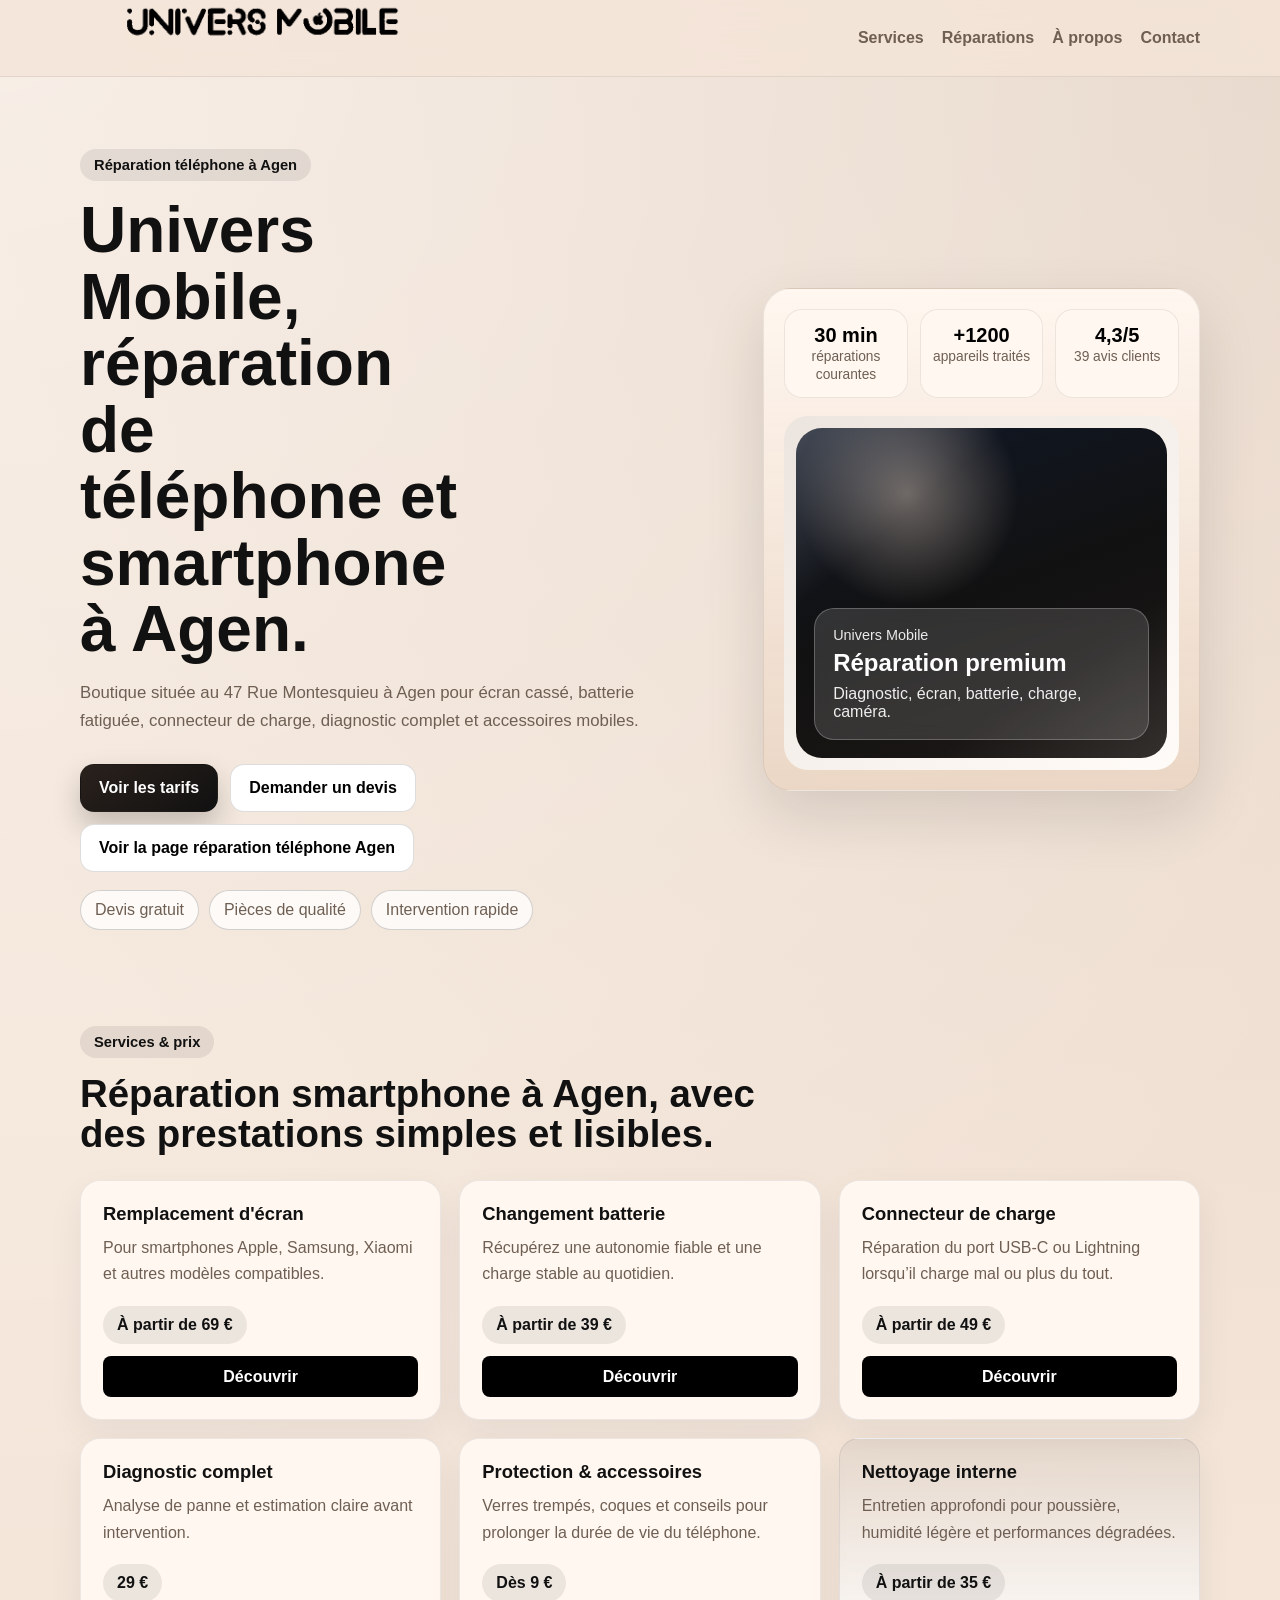
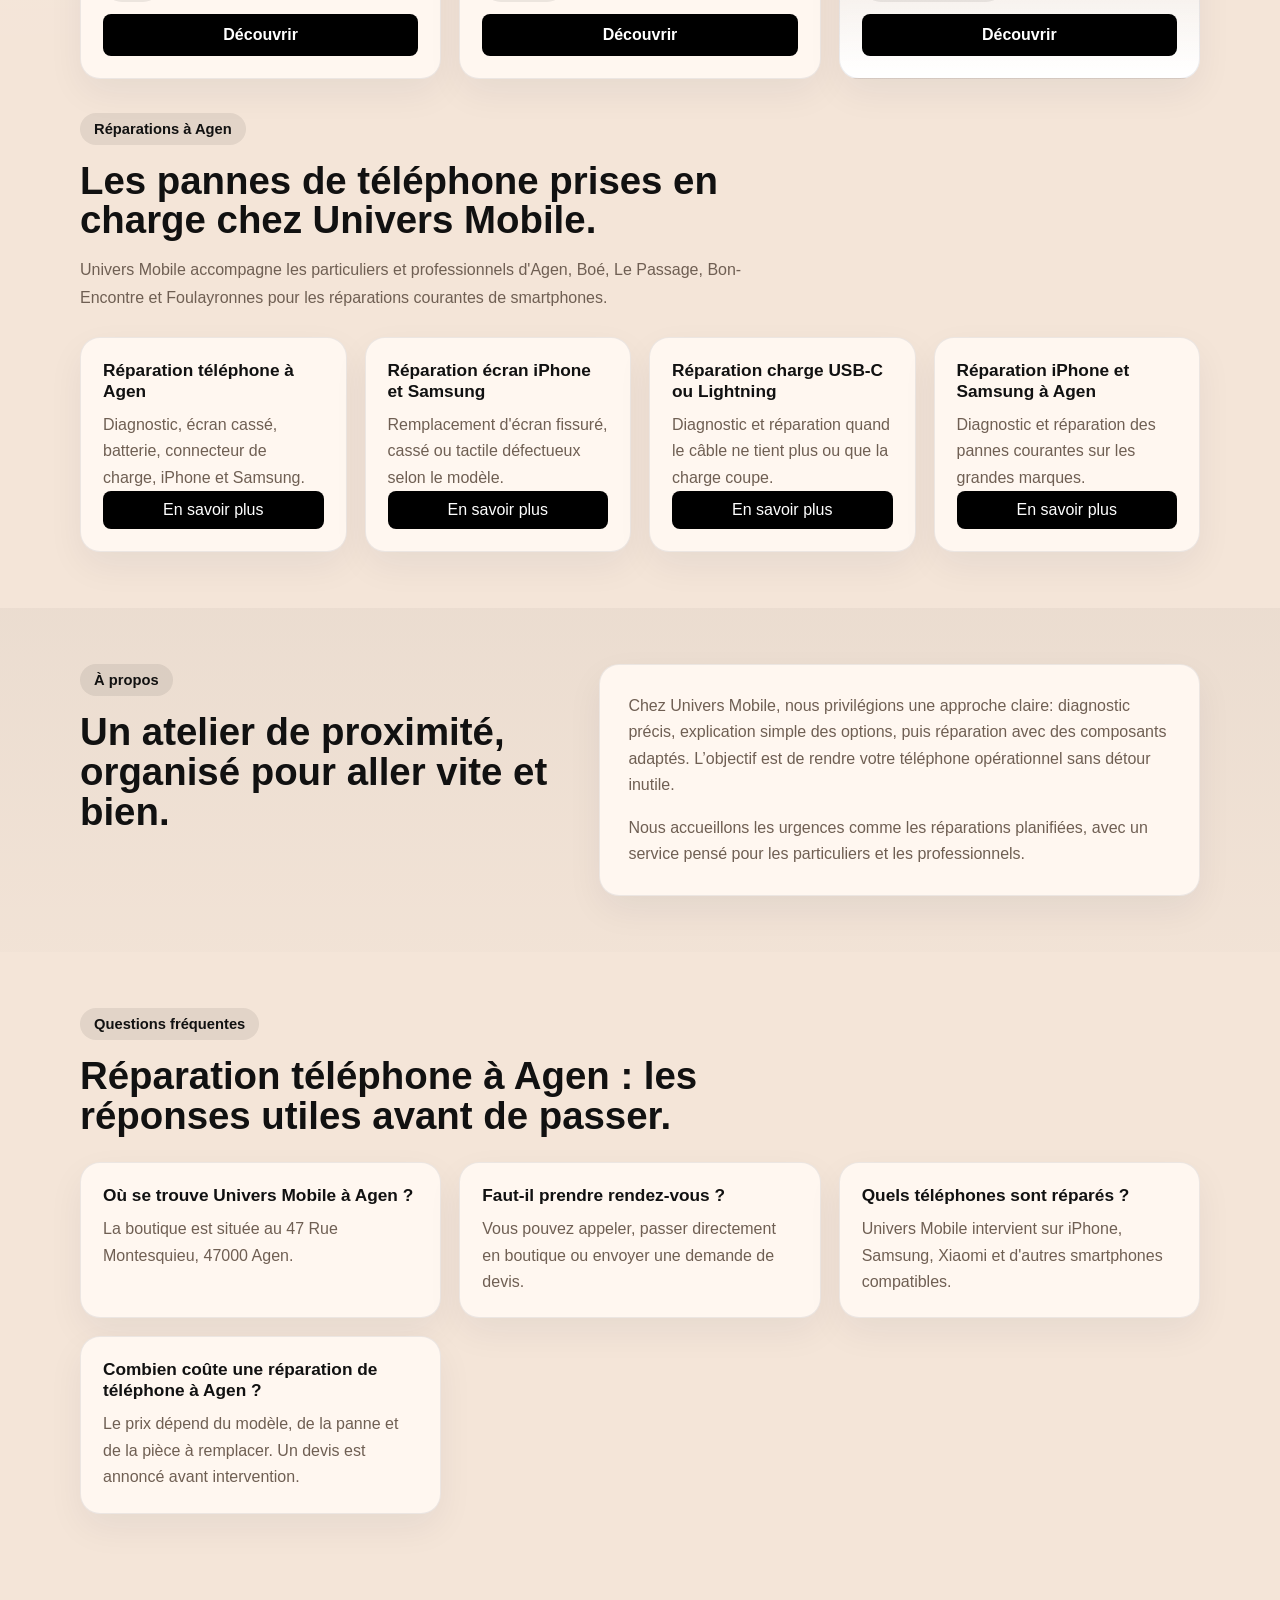
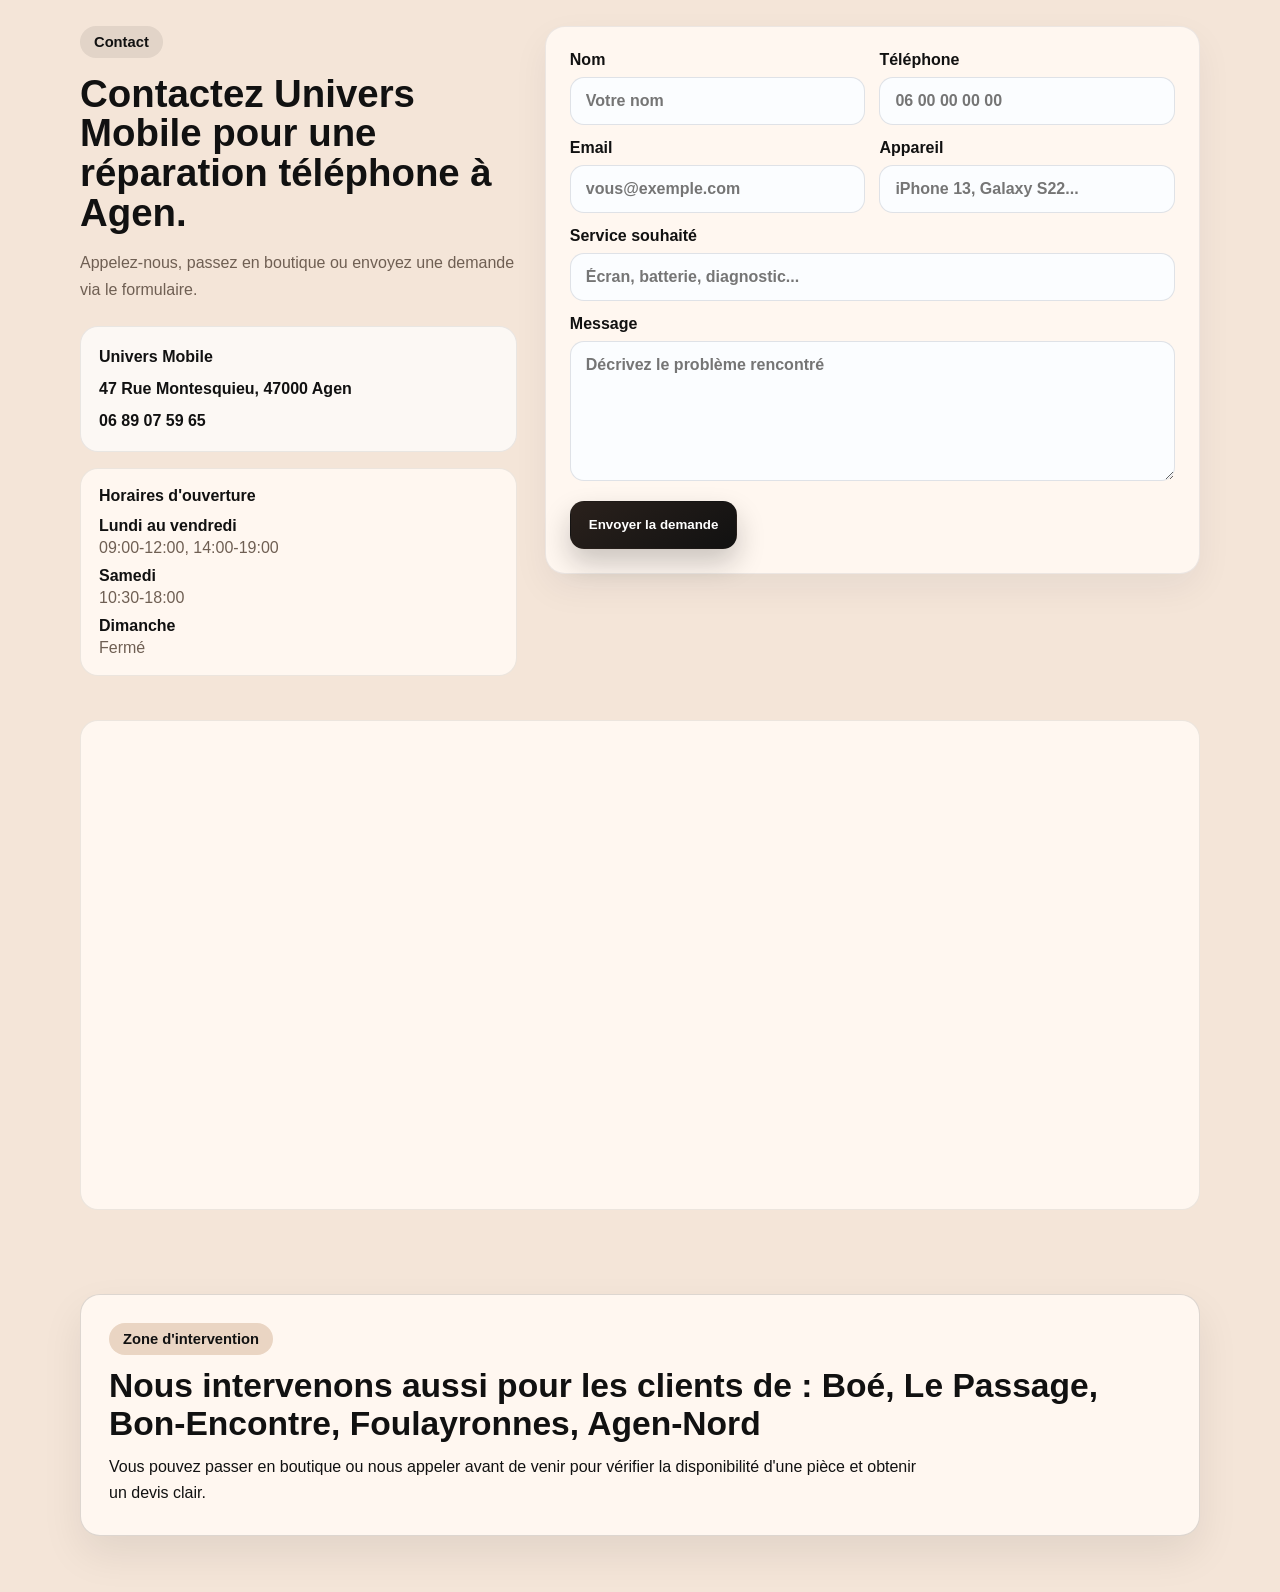
==== commit 3d09cc65: "feat: ajoute trois pages SEO services Crée les pages Diagnostic, Accessoires et Nettoyage avec leurs" ====
--- a/index.html
+++ b/index.html
@@ -225,16 +225,19 @@
               <h3>Diagnostic complet</h3>
               <p>Analyse de panne et estimation claire avant intervention.</p>
               <div class="price">29 €</div>
+              <a class="card-link" href="./diagnostic-telephone-agen.html" style="background:#000;color:#fff;border-radius:8px;padding:10px;display:block;text-align:center;text-decoration:none;margin-top:12px;width:100%;">Découvrir</a>
             </article>
             <article class="service-card">
               <h3>Protection & accessoires</h3>
               <p>Verres trempés, coques et conseils pour prolonger la durée de vie du téléphone.</p>
               <div class="price">Dès 9 €</div>
+              <a class="card-link" href="./accessoires-telephone-agen.html" style="background:#000;color:#fff;border-radius:8px;padding:10px;display:block;text-align:center;text-decoration:none;margin-top:12px;width:100%;">Découvrir</a>
             </article>
             <article class="service-card highlight">
               <h3>Nettoyage interne</h3>
               <p>Entretien approfondi pour poussière, humidité légère et performances dégradées.</p>
               <div class="price">À partir de 35 €</div>
+              <a class="card-link" href="./nettoyage-telephone-agen.html" style="background:#000;color:#fff;border-radius:8px;padding:10px;display:block;text-align:center;text-decoration:none;margin-top:12px;width:100%;">Découvrir</a>
             </article>
           </div>
 
